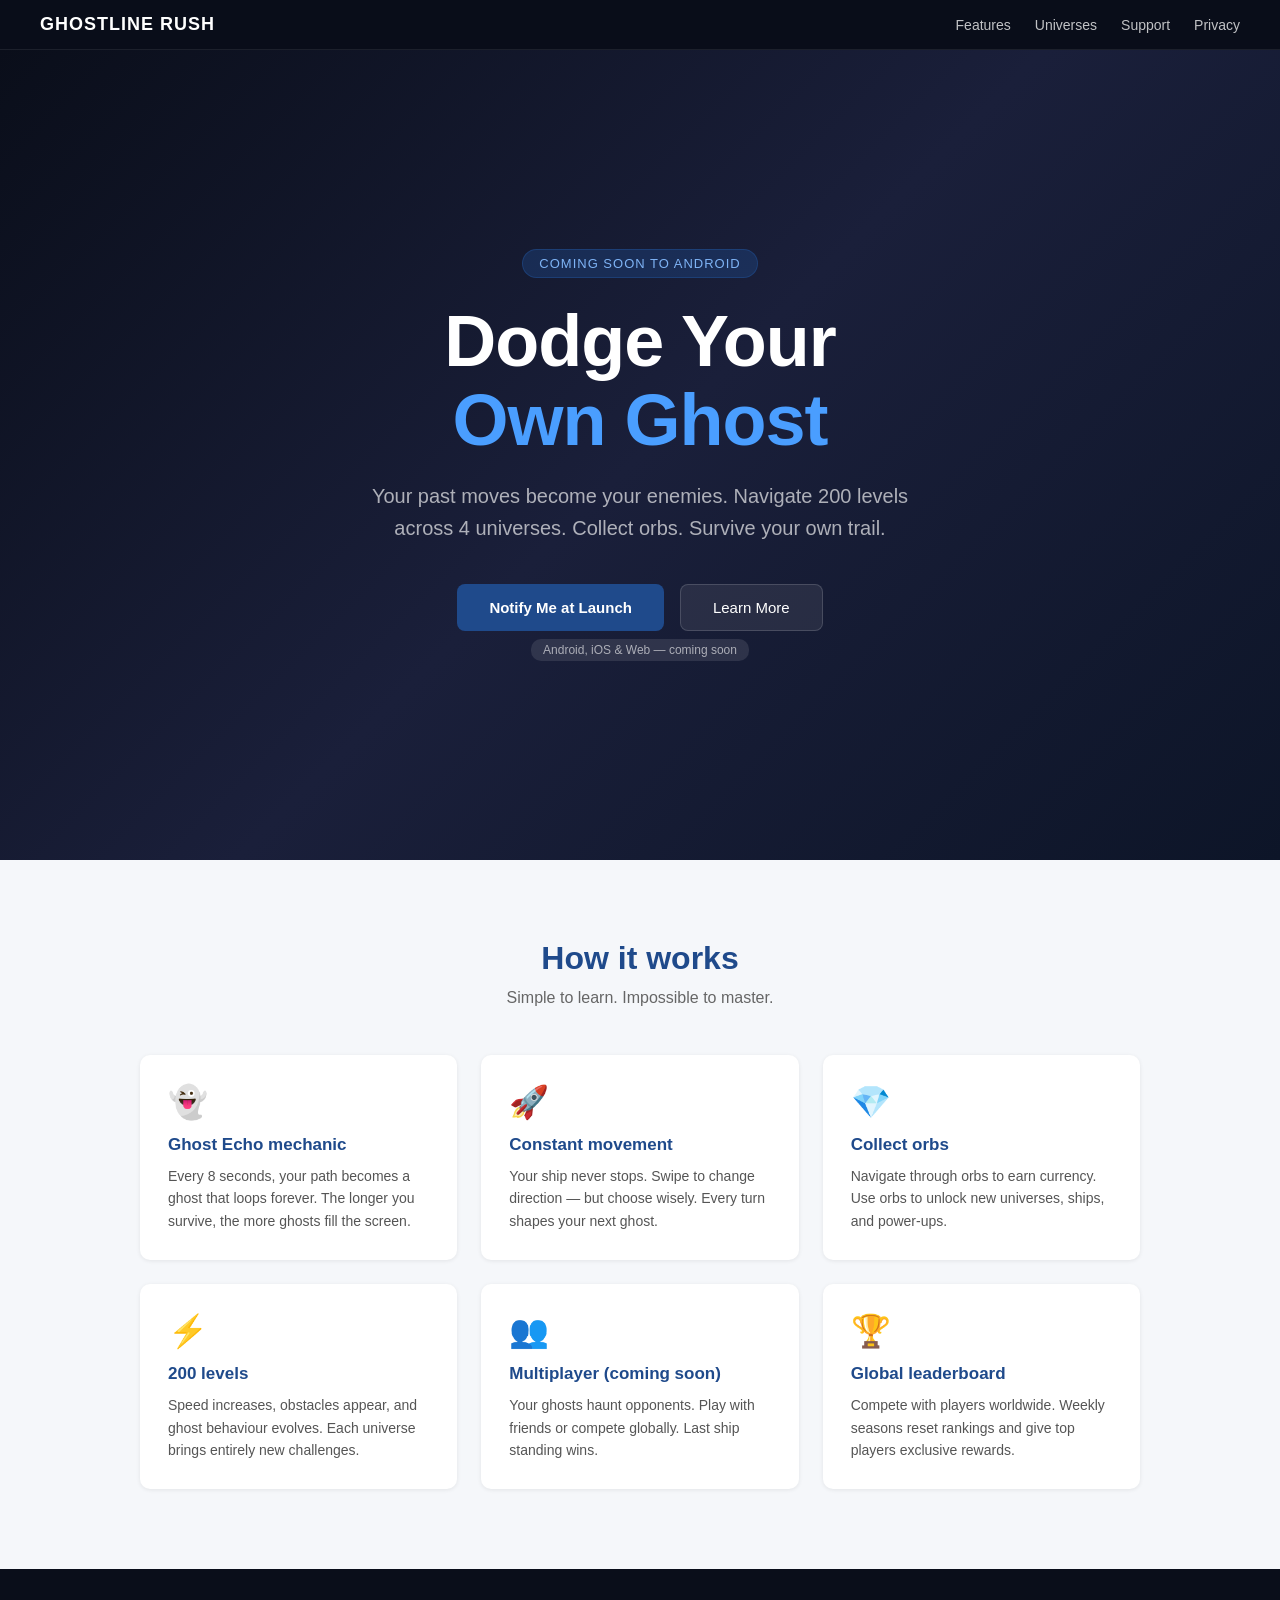
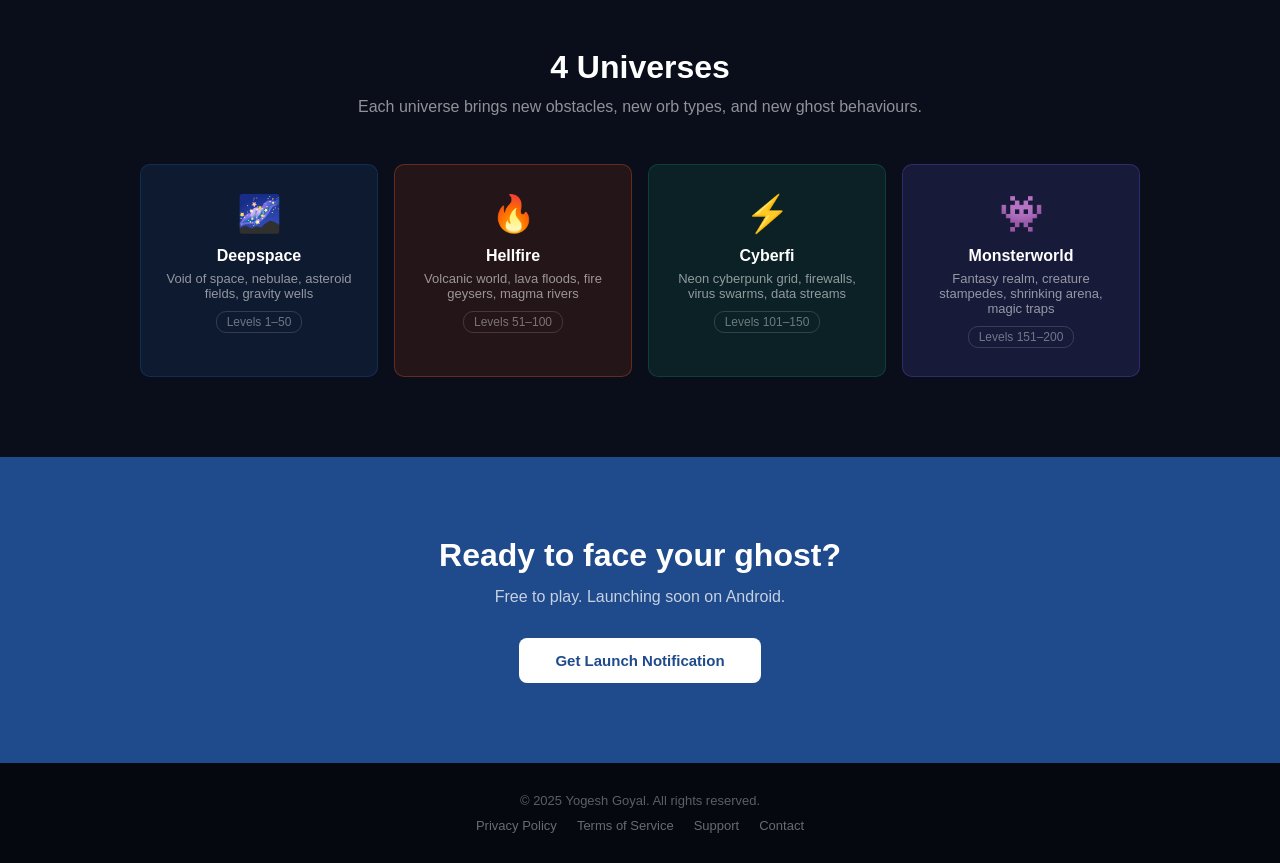
==== index.html @ acf36f97 "Add website files" ====
<!DOCTYPE html>
<html lang="en">
<head>
<meta charset="UTF-8">
<meta name="viewport" content="width=device-width, initial-scale=1.0">
<title>Ghostline Rush — Dodge Your Own Ghost</title>
<meta name="description" content="Ghostline Rush is a fast-paced 2D arcade game where your past moves become your enemies. Navigate multiple universes, collect orbs, and dodge the ghosts of your own path.">
<style>
  * { margin: 0; padding: 0; box-sizing: border-box; }
  body { font-family: Arial, sans-serif; color: #1a1a1a; background: #0a0e1a; }
  .nav { background: rgba(10,14,26,0.95); padding: 14px 40px; display: flex; justify-content: space-between; align-items: center; position: sticky; top: 0; z-index: 100; border-bottom: 1px solid rgba(255,255,255,0.08); }
  .nav .logo { color: white; font-size: 18px; font-weight: bold; letter-spacing: 1px; }
  .nav-links { display: flex; gap: 24px; }
  .nav-links a { color: rgba(255,255,255,0.75); text-decoration: none; font-size: 14px; }
  .nav-links a:hover { color: white; }
  .hero { background: linear-gradient(135deg, #0a0e1a 0%, #1a1f3a 50%, #0d1528 100%); min-height: 90vh; display: flex; flex-direction: column; align-items: center; justify-content: center; text-align: center; padding: 60px 20px; }
  .hero-tag { background: rgba(31,74,139,0.4); border: 1px solid rgba(31,74,139,0.6); color: #7eb3f5; font-size: 13px; padding: 6px 16px; border-radius: 20px; margin-bottom: 24px; letter-spacing: 1px; text-transform: uppercase; }
  .hero h1 { font-size: clamp(36px, 6vw, 72px); color: white; font-weight: 900; letter-spacing: -1px; margin-bottom: 20px; line-height: 1.1; }
  .hero h1 span { color: #4a9eff; }
  .hero p { font-size: clamp(16px, 2vw, 20px); color: rgba(255,255,255,0.65); max-width: 560px; margin-bottom: 40px; line-height: 1.6; }
  .btn-group { display: flex; gap: 16px; flex-wrap: wrap; justify-content: center; }
  .btn-primary { background: #1F4A8B; color: white; padding: 14px 32px; border-radius: 8px; text-decoration: none; font-size: 15px; font-weight: bold; display: flex; align-items: center; gap: 8px; }
  .btn-primary:hover { background: #163a6e; }
  .btn-secondary { background: rgba(255,255,255,0.08); color: white; padding: 14px 32px; border-radius: 8px; text-decoration: none; font-size: 15px; border: 1px solid rgba(255,255,255,0.15); }
  .btn-secondary:hover { background: rgba(255,255,255,0.12); }
  .features { background: #f5f7fa; padding: 80px 20px; }
  .features-inner { max-width: 1000px; margin: 0 auto; }
  .features h2 { text-align: center; font-size: 32px; color: #1F4A8B; margin-bottom: 12px; }
  .features-sub { text-align: center; color: #666; margin-bottom: 48px; font-size: 16px; }
  .features-grid { display: grid; grid-template-columns: repeat(auto-fit, minmax(280px, 1fr)); gap: 24px; }
  .feature-card { background: white; padding: 28px; border-radius: 10px; box-shadow: 0 1px 4px rgba(0,0,0,0.08); }
  .feature-icon { font-size: 32px; margin-bottom: 14px; }
  .feature-card h3 { font-size: 17px; color: #1F4A8B; margin-bottom: 10px; }
  .feature-card p { font-size: 14px; color: #555; line-height: 1.6; }
  .universes { background: #0a0e1a; padding: 80px 20px; }
  .universes-inner { max-width: 1000px; margin: 0 auto; text-align: center; }
  .universes h2 { font-size: 32px; color: white; margin-bottom: 12px; }
  .universes-sub { color: rgba(255,255,255,0.55); margin-bottom: 48px; }
  .universe-grid { display: grid; grid-template-columns: repeat(auto-fit, minmax(200px, 1fr)); gap: 16px; }
  .universe-card { padding: 28px 20px; border-radius: 10px; border: 1px solid rgba(255,255,255,0.08); }
  .universe-card.ds { background: rgba(31,74,139,0.2); border-color: rgba(31,74,139,0.4); }
  .universe-card.hf { background: rgba(139,50,20,0.2); border-color: rgba(200,80,30,0.4); }
  .universe-card.cf { background: rgba(15,110,86,0.2); border-color: rgba(15,110,86,0.4); }
  .universe-card.mw { background: rgba(83,74,183,0.2); border-color: rgba(83,74,183,0.4); }
  .universe-card .u-icon { font-size: 36px; margin-bottom: 12px; }
  .universe-card h3 { color: white; font-size: 16px; margin-bottom: 6px; }
  .universe-card p { font-size: 13px; color: rgba(255,255,255,0.55); }
  .universe-card .levels { display: inline-block; margin-top: 10px; font-size: 12px; color: rgba(255,255,255,0.4); border: 1px solid rgba(255,255,255,0.15); padding: 3px 10px; border-radius: 10px; }
  .cta { background: #1F4A8B; padding: 80px 20px; text-align: center; }
  .cta h2 { font-size: 32px; color: white; margin-bottom: 14px; }
  .cta p { color: rgba(255,255,255,0.75); margin-bottom: 32px; font-size: 16px; }
  .cta .btn-white { background: white; color: #1F4A8B; padding: 14px 36px; border-radius: 8px; text-decoration: none; font-size: 15px; font-weight: bold; display: inline-block; }
  .footer { background: #06080f; padding: 30px 20px; text-align: center; }
  .footer p { color: rgba(255,255,255,0.35); font-size: 13px; }
  .footer-links { display: flex; gap: 20px; justify-content: center; margin-top: 10px; flex-wrap: wrap; }
  .footer-links a { color: rgba(255,255,255,0.4); text-decoration: none; font-size: 13px; }
  .footer-links a:hover { color: rgba(255,255,255,0.7); }
  .coming-soon { display: inline-block; background: rgba(255,255,255,0.1); color: rgba(255,255,255,0.6); font-size: 12px; padding: 4px 12px; border-radius: 10px; margin-top: 8px; }
</style>
</head>
<body>

<nav class="nav">
  <div class="logo">GHOSTLINE RUSH</div>
  <div class="nav-links">
    <a href="#features">Features</a>
    <a href="#universes">Universes</a>
    <a href="support.html">Support</a>
    <a href="privacy-policy.html">Privacy</a>
  </div>
</nav>

<section class="hero">
  <div class="hero-tag">Coming soon to Android</div>
  <h1>Dodge Your<br><span>Own Ghost</span></h1>
  <p>Your past moves become your enemies. Navigate 200 levels across 4 universes. Collect orbs. Survive your own trail.</p>
  <div class="btn-group">
    <a href="#notify" class="btn-primary">
      Notify Me at Launch
    </a>
    <a href="support.html" class="btn-secondary">Learn More</a>
  </div>
  <div class="coming-soon">Android, iOS &amp; Web — coming soon</div>
</section>

<section class="features" id="features">
  <div class="features-inner">
    <h2>How it works</h2>
    <p class="features-sub">Simple to learn. Impossible to master.</p>
    <div class="features-grid">
      <div class="feature-card">
        <div class="feature-icon">👻</div>
        <h3>Ghost Echo mechanic</h3>
        <p>Every 8 seconds, your path becomes a ghost that loops forever. The longer you survive, the more ghosts fill the screen.</p>
      </div>
      <div class="feature-card">
        <div class="feature-icon">🚀</div>
        <h3>Constant movement</h3>
        <p>Your ship never stops. Swipe to change direction — but choose wisely. Every turn shapes your next ghost.</p>
      </div>
      <div class="feature-card">
        <div class="feature-icon">💎</div>
        <h3>Collect orbs</h3>
        <p>Navigate through orbs to earn currency. Use orbs to unlock new universes, ships, and power-ups.</p>
      </div>
      <div class="feature-card">
        <div class="feature-icon">⚡</div>
        <h3>200 levels</h3>
        <p>Speed increases, obstacles appear, and ghost behaviour evolves. Each universe brings entirely new challenges.</p>
      </div>
      <div class="feature-card">
        <div class="feature-icon">👥</div>
        <h3>Multiplayer (coming soon)</h3>
        <p>Your ghosts haunt opponents. Play with friends or compete globally. Last ship standing wins.</p>
      </div>
      <div class="feature-card">
        <div class="feature-icon">🏆</div>
        <h3>Global leaderboard</h3>
        <p>Compete with players worldwide. Weekly seasons reset rankings and give top players exclusive rewards.</p>
      </div>
    </div>
  </div>
</section>

<section class="universes" id="universes">
  <div class="universes-inner">
    <h2>4 Universes</h2>
    <p class="universes-sub">Each universe brings new obstacles, new orb types, and new ghost behaviours.</p>
    <div class="universe-grid">
      <div class="universe-card ds">
        <div class="u-icon">🌌</div>
        <h3>Deepspace</h3>
        <p>Void of space, nebulae, asteroid fields, gravity wells</p>
        <div class="levels">Levels 1–50</div>
      </div>
      <div class="universe-card hf">
        <div class="u-icon">🔥</div>
        <h3>Hellfire</h3>
        <p>Volcanic world, lava floods, fire geysers, magma rivers</p>
        <div class="levels">Levels 51–100</div>
      </div>
      <div class="universe-card cf">
        <div class="u-icon">⚡</div>
        <h3>Cyberfi</h3>
        <p>Neon cyberpunk grid, firewalls, virus swarms, data streams</p>
        <div class="levels">Levels 101–150</div>
      </div>
      <div class="universe-card mw">
        <div class="u-icon">👾</div>
        <h3>Monsterworld</h3>
        <p>Fantasy realm, creature stampedes, shrinking arena, magic traps</p>
        <div class="levels">Levels 151–200</div>
      </div>
    </div>
  </div>
</section>

<section class="cta">
  <h2>Ready to face your ghost?</h2>
  <p>Free to play. Launching soon on Android.</p>
  <a href="mailto:support@ghostlinerush.com?subject=Notify me at launch" class="btn-white">Get Launch Notification</a>
</section>

<footer class="footer">
  <p>&copy; 2025 Yogesh Goyal. All rights reserved.</p>
  <div class="footer-links">
    <a href="privacy-policy.html">Privacy Policy</a>
    <a href="terms-of-service.html">Terms of Service</a>
    <a href="support.html">Support</a>
    <a href="mailto:support@ghostlinerush.com">Contact</a>
  </div>
</footer>

</body>
</html>
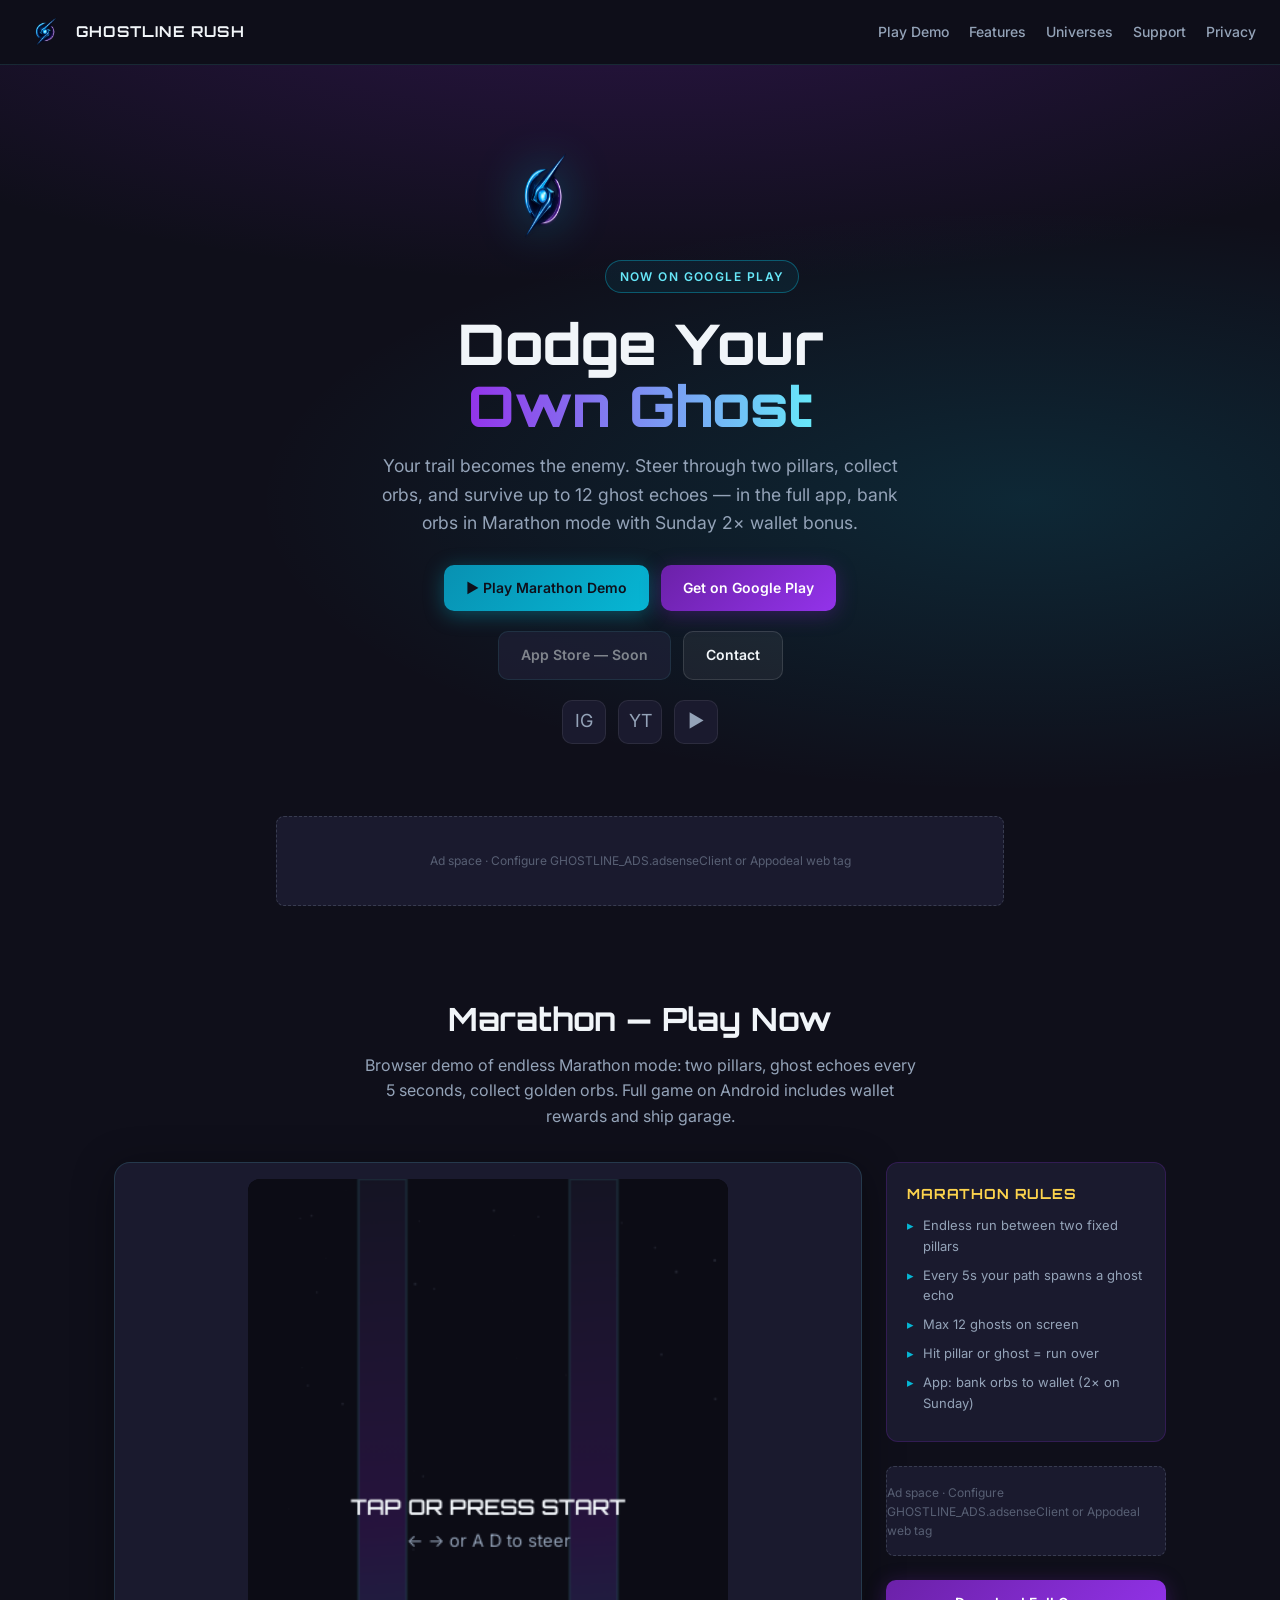
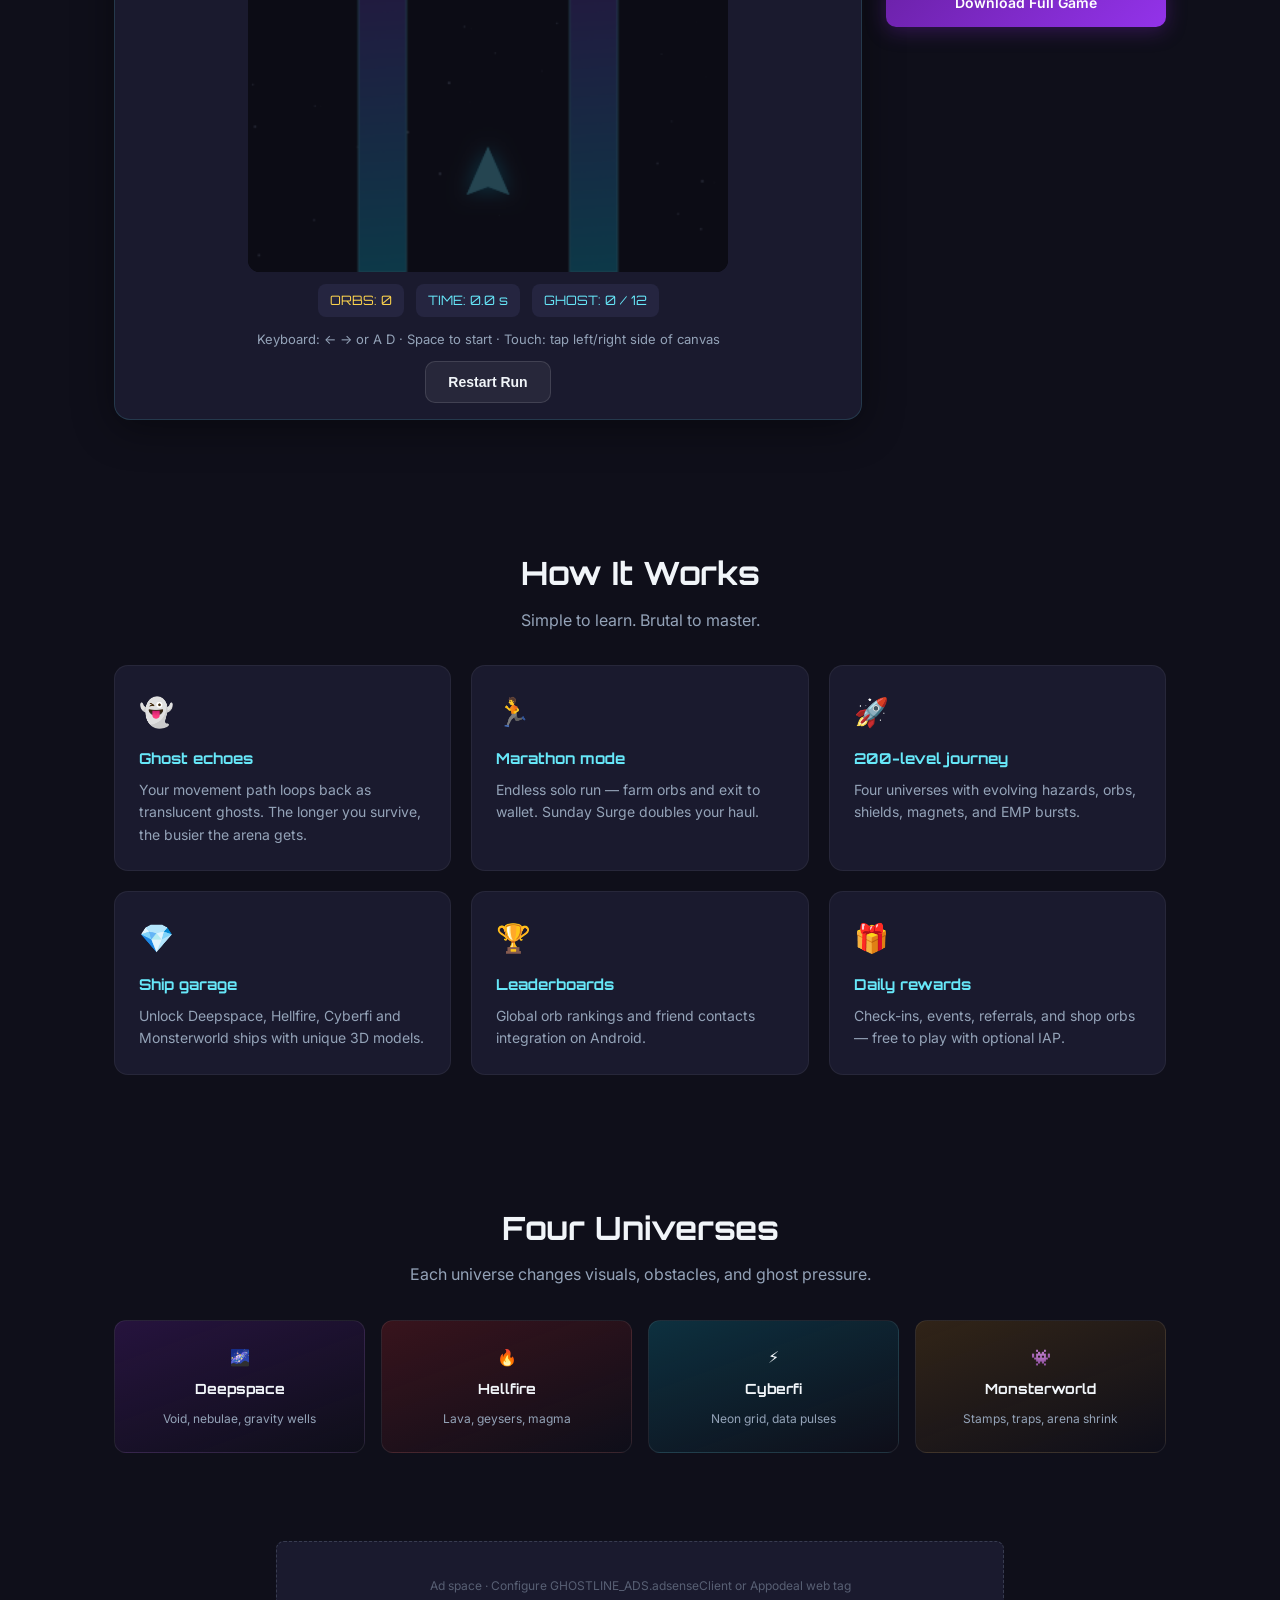
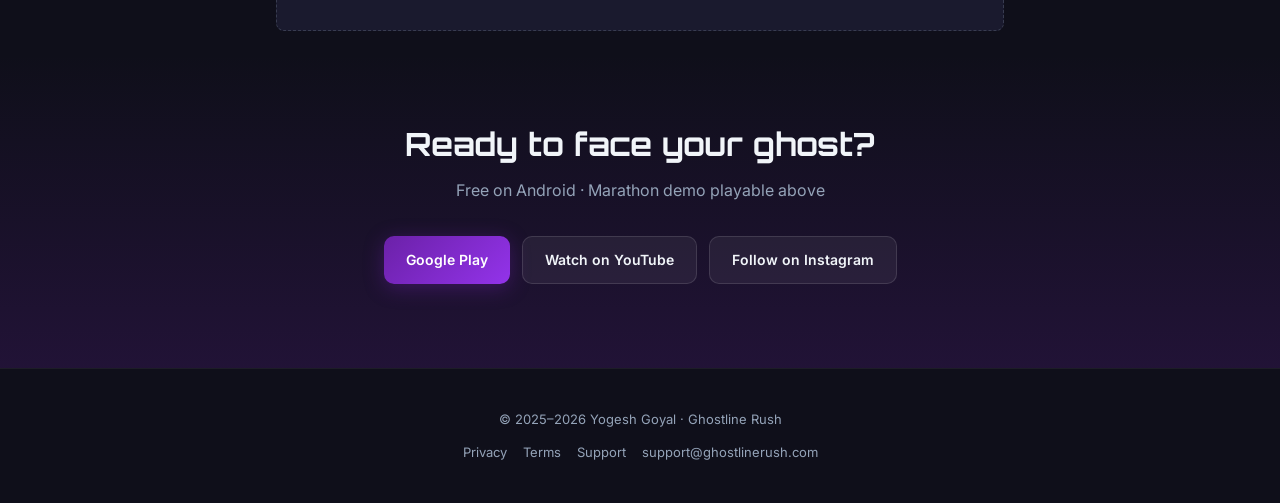
==== commit c449ba31: "Redesign site with app theme, Marathon demo, and store links Co-authored-by: Cursor <cursoragent@cur" ====
--- a/index.html
+++ b/index.html
@@ -1,68 +1,28 @@
 <!DOCTYPE html>
 <html lang="en">
 <head>
-<meta charset="UTF-8">
-<meta name="viewport" content="width=device-width, initial-scale=1.0">
-<title>Ghostline Rush — Dodge Your Own Ghost</title>
-<meta name="description" content="Ghostline Rush is a fast-paced 2D arcade game where your past moves become your enemies. Navigate multiple universes, collect orbs, and dodge the ghosts of your own path.">
-<style>
-  * { margin: 0; padding: 0; box-sizing: border-box; }
-  body { font-family: Arial, sans-serif; color: #1a1a1a; background: #0a0e1a; }
-  .nav { background: rgba(10,14,26,0.95); padding: 14px 40px; display: flex; justify-content: space-between; align-items: center; position: sticky; top: 0; z-index: 100; border-bottom: 1px solid rgba(255,255,255,0.08); }
-  .nav .logo { color: white; font-size: 18px; font-weight: bold; letter-spacing: 1px; }
-  .nav-links { display: flex; gap: 24px; }
-  .nav-links a { color: rgba(255,255,255,0.75); text-decoration: none; font-size: 14px; }
-  .nav-links a:hover { color: white; }
-  .hero { background: linear-gradient(135deg, #0a0e1a 0%, #1a1f3a 50%, #0d1528 100%); min-height: 90vh; display: flex; flex-direction: column; align-items: center; justify-content: center; text-align: center; padding: 60px 20px; }
-  .hero-tag { background: rgba(31,74,139,0.4); border: 1px solid rgba(31,74,139,0.6); color: #7eb3f5; font-size: 13px; padding: 6px 16px; border-radius: 20px; margin-bottom: 24px; letter-spacing: 1px; text-transform: uppercase; }
-  .hero h1 { font-size: clamp(36px, 6vw, 72px); color: white; font-weight: 900; letter-spacing: -1px; margin-bottom: 20px; line-height: 1.1; }
-  .hero h1 span { color: #4a9eff; }
-  .hero p { font-size: clamp(16px, 2vw, 20px); color: rgba(255,255,255,0.65); max-width: 560px; margin-bottom: 40px; line-height: 1.6; }
-  .btn-group { display: flex; gap: 16px; flex-wrap: wrap; justify-content: center; }
-  .btn-primary { background: #1F4A8B; color: white; padding: 14px 32px; border-radius: 8px; text-decoration: none; font-size: 15px; font-weight: bold; display: flex; align-items: center; gap: 8px; }
-  .btn-primary:hover { background: #163a6e; }
-  .btn-secondary { background: rgba(255,255,255,0.08); color: white; padding: 14px 32px; border-radius: 8px; text-decoration: none; font-size: 15px; border: 1px solid rgba(255,255,255,0.15); }
-  .btn-secondary:hover { background: rgba(255,255,255,0.12); }
-  .features { background: #f5f7fa; padding: 80px 20px; }
-  .features-inner { max-width: 1000px; margin: 0 auto; }
-  .features h2 { text-align: center; font-size: 32px; color: #1F4A8B; margin-bottom: 12px; }
-  .features-sub { text-align: center; color: #666; margin-bottom: 48px; font-size: 16px; }
-  .features-grid { display: grid; grid-template-columns: repeat(auto-fit, minmax(280px, 1fr)); gap: 24px; }
-  .feature-card { background: white; padding: 28px; border-radius: 10px; box-shadow: 0 1px 4px rgba(0,0,0,0.08); }
-  .feature-icon { font-size: 32px; margin-bottom: 14px; }
-  .feature-card h3 { font-size: 17px; color: #1F4A8B; margin-bottom: 10px; }
-  .feature-card p { font-size: 14px; color: #555; line-height: 1.6; }
-  .universes { background: #0a0e1a; padding: 80px 20px; }
-  .universes-inner { max-width: 1000px; margin: 0 auto; text-align: center; }
-  .universes h2 { font-size: 32px; color: white; margin-bottom: 12px; }
-  .universes-sub { color: rgba(255,255,255,0.55); margin-bottom: 48px; }
-  .universe-grid { display: grid; grid-template-columns: repeat(auto-fit, minmax(200px, 1fr)); gap: 16px; }
-  .universe-card { padding: 28px 20px; border-radius: 10px; border: 1px solid rgba(255,255,255,0.08); }
-  .universe-card.ds { background: rgba(31,74,139,0.2); border-color: rgba(31,74,139,0.4); }
-  .universe-card.hf { background: rgba(139,50,20,0.2); border-color: rgba(200,80,30,0.4); }
-  .universe-card.cf { background: rgba(15,110,86,0.2); border-color: rgba(15,110,86,0.4); }
-  .universe-card.mw { background: rgba(83,74,183,0.2); border-color: rgba(83,74,183,0.4); }
-  .universe-card .u-icon { font-size: 36px; margin-bottom: 12px; }
-  .universe-card h3 { color: white; font-size: 16px; margin-bottom: 6px; }
-  .universe-card p { font-size: 13px; color: rgba(255,255,255,0.55); }
-  .universe-card .levels { display: inline-block; margin-top: 10px; font-size: 12px; color: rgba(255,255,255,0.4); border: 1px solid rgba(255,255,255,0.15); padding: 3px 10px; border-radius: 10px; }
-  .cta { background: #1F4A8B; padding: 80px 20px; text-align: center; }
-  .cta h2 { font-size: 32px; color: white; margin-bottom: 14px; }
-  .cta p { color: rgba(255,255,255,0.75); margin-bottom: 32px; font-size: 16px; }
-  .cta .btn-white { background: white; color: #1F4A8B; padding: 14px 36px; border-radius: 8px; text-decoration: none; font-size: 15px; font-weight: bold; display: inline-block; }
-  .footer { background: #06080f; padding: 30px 20px; text-align: center; }
-  .footer p { color: rgba(255,255,255,0.35); font-size: 13px; }
-  .footer-links { display: flex; gap: 20px; justify-content: center; margin-top: 10px; flex-wrap: wrap; }
-  .footer-links a { color: rgba(255,255,255,0.4); text-decoration: none; font-size: 13px; }
-  .footer-links a:hover { color: rgba(255,255,255,0.7); }
-  .coming-soon { display: inline-block; background: rgba(255,255,255,0.1); color: rgba(255,255,255,0.6); font-size: 12px; padding: 4px 12px; border-radius: 10px; margin-top: 8px; }
-</style>
+  <meta charset="UTF-8">
+  <meta name="viewport" content="width=device-width, initial-scale=1.0">
+  <title>Ghostline Rush — Dodge Your Own Ghost</title>
+  <meta name="description" content="Ghostline Rush: endless marathon runs, ghost echoes, four universes, and orb collection. Play a free demo in your browser. Download on Google Play.">
+  <meta property="og:title" content="Ghostline Rush">
+  <meta property="og:description" content="Your past moves become your enemies. Play Marathon demo on the web.">
+  <meta property="og:image" content="https://ghostlinerush.com/assets/logo.png">
+  <link rel="icon" href="assets/logo.png" type="image/png">
+  <link rel="preconnect" href="https://fonts.googleapis.com">
+  <link rel="preconnect" href="https://fonts.gstatic.com" crossorigin>
+  <link href="https://fonts.googleapis.com/css2?family=Inter:wght@400;600;700&family=Orbitron:wght@600;800&display=swap" rel="stylesheet">
+  <link rel="stylesheet" href="css/site.css">
 </head>
 <body>
 
-<nav class="nav">
-  <div class="logo">GHOSTLINE RUSH</div>
+<nav class="site-nav">
+  <a class="brand" href="index.html">
+    <img src="assets/logo.png" width="40" height="40" alt="Ghostline Rush">
+    <span>GHOSTLINE RUSH</span>
+  </a>
   <div class="nav-links">
+    <a href="#play">Play Demo</a>
     <a href="#features">Features</a>
     <a href="#universes">Universes</a>
     <a href="support.html">Support</a>
@@ -71,105 +31,142 @@
 </nav>
 
 <section class="hero">
-  <div class="hero-tag">Coming soon to Android</div>
-  <h1>Dodge Your<br><span>Own Ghost</span></h1>
-  <p>Your past moves become your enemies. Navigate 200 levels across 4 universes. Collect orbs. Survive your own trail.</p>
-  <div class="btn-group">
-    <a href="#notify" class="btn-primary">
-      Notify Me at Launch
-    </a>
-    <a href="support.html" class="btn-secondary">Learn More</a>
-  </div>
-  <div class="coming-soon">Android, iOS &amp; Web — coming soon</div>
-</section>
-
-<section class="features" id="features">
-  <div class="features-inner">
-    <h2>How it works</h2>
-    <p class="features-sub">Simple to learn. Impossible to master.</p>
-    <div class="features-grid">
-      <div class="feature-card">
-        <div class="feature-icon">👻</div>
-        <h3>Ghost Echo mechanic</h3>
-        <p>Every 8 seconds, your path becomes a ghost that loops forever. The longer you survive, the more ghosts fill the screen.</p>
-      </div>
-      <div class="feature-card">
-        <div class="feature-icon">🚀</div>
-        <h3>Constant movement</h3>
-        <p>Your ship never stops. Swipe to change direction — but choose wisely. Every turn shapes your next ghost.</p>
-      </div>
-      <div class="feature-card">
-        <div class="feature-icon">💎</div>
-        <h3>Collect orbs</h3>
-        <p>Navigate through orbs to earn currency. Use orbs to unlock new universes, ships, and power-ups.</p>
-      </div>
-      <div class="feature-card">
-        <div class="feature-icon">⚡</div>
-        <h3>200 levels</h3>
-        <p>Speed increases, obstacles appear, and ghost behaviour evolves. Each universe brings entirely new challenges.</p>
-      </div>
-      <div class="feature-card">
-        <div class="feature-icon">👥</div>
-        <h3>Multiplayer (coming soon)</h3>
-        <p>Your ghosts haunt opponents. Play with friends or compete globally. Last ship standing wins.</p>
-      </div>
-      <div class="feature-card">
-        <div class="feature-icon">🏆</div>
-        <h3>Global leaderboard</h3>
-        <p>Compete with players worldwide. Weekly seasons reset rankings and give top players exclusive rewards.</p>
-      </div>
+  <div class="hero-inner">
+    <img class="hero-logo" src="assets/logo.png" alt="Ghostline Rush logo">
+    <div class="hero-tag">Now on Google Play</div>
+    <h1>Dodge Your<br><span class="accent">Own Ghost</span></h1>
+    <p>Your trail becomes the enemy. Steer through two pillars, collect orbs, and survive up to 12 ghost echoes — in the full app, bank orbs in Marathon mode with Sunday 2× wallet bonus.</p>
+    <div class="btn-row">
+      <a class="btn btn-cyan" href="#play">▶ Play Marathon Demo</a>
+      <a class="btn btn-primary" href="https://play.google.com/store/apps/details?id=com.yogeshgoyal.ghostlinerush" target="_blank" rel="noopener">Get on Google Play</a>
+    </div>
+    <div class="btn-row">
+      <a class="btn btn-store disabled" title="iOS coming soon">App Store — Soon</a>
+      <a class="btn btn-ghost" href="mailto:support@ghostlinerush.com">Contact</a>
+    </div>
+    <div class="social-row" aria-label="Social links">
+      <a href="https://www.instagram.com/ghostlinerush/" target="_blank" rel="noopener" title="Instagram">IG</a>
+      <a href="https://www.youtube.com/@GhostlineRush" target="_blank" rel="noopener" title="YouTube">YT</a>
+      <a href="https://play.google.com/store/apps/details?id=com.yogeshgoyal.ghostlinerush" target="_blank" rel="noopener" title="Google Play">▶</a>
     </div>
   </div>
 </section>
 
-<section class="universes" id="universes">
-  <div class="universes-inner">
-    <h2>4 Universes</h2>
-    <p class="universes-sub">Each universe brings new obstacles, new orb types, and new ghost behaviours.</p>
-    <div class="universe-grid">
-      <div class="universe-card ds">
-        <div class="u-icon">🌌</div>
-        <h3>Deepspace</h3>
-        <p>Void of space, nebulae, asteroid fields, gravity wells</p>
-        <div class="levels">Levels 1–50</div>
+<div class="ad-slot" id="ad-banner-top" data-ad-slot="top" data-ad-format="horizontal" aria-label="Advertisement"></div>
+
+<section class="section" id="play">
+  <h2 class="section-title">Marathon — Play Now</h2>
+  <p class="section-sub">Browser demo of endless Marathon mode: two pillars, ghost echoes every 5 seconds, collect golden orbs. Full game on Android includes wallet rewards and ship garage.</p>
+
+  <div class="play-wrap">
+    <div class="game-panel">
+      <canvas id="marathon-canvas" width="360" height="520" aria-label="Marathon game canvas"></canvas>
+      <div class="game-hud">
+        <span id="hud-orbs" class="gold">ORBS: 0</span>
+        <span id="hud-time">TIME: 0.0 s</span>
+        <span id="hud-ghosts">GHOST: 0 / 12</span>
       </div>
-      <div class="universe-card hf">
-        <div class="u-icon">🔥</div>
-        <h3>Hellfire</h3>
-        <p>Volcanic world, lava floods, fire geysers, magma rivers</p>
-        <div class="levels">Levels 51–100</div>
+      <p class="game-controls">Keyboard: ← → or A D · Space to start · Touch: tap left/right side of canvas</p>
+      <button type="button" class="btn btn-ghost" id="btn-restart" style="display:block;margin:12px auto 0">Restart Run</button>
+    </div>
+    <aside class="game-sidebar">
+      <div class="tip-card">
+        <h3>MARATHON RULES</h3>
+        <ul>
+          <li>Endless run between two fixed pillars</li>
+          <li>Every 5s your path spawns a ghost echo</li>
+          <li>Max 12 ghosts on screen</li>
+          <li>Hit pillar or ghost = run over</li>
+          <li>App: bank orbs to wallet (2× on Sunday)</li>
+        </ul>
       </div>
-      <div class="universe-card cf">
-        <div class="u-icon">⚡</div>
-        <h3>Cyberfi</h3>
-        <p>Neon cyberpunk grid, firewalls, virus swarms, data streams</p>
-        <div class="levels">Levels 101–150</div>
-      </div>
-      <div class="universe-card mw">
-        <div class="u-icon">👾</div>
-        <h3>Monsterworld</h3>
-        <p>Fantasy realm, creature stampedes, shrinking arena, magic traps</p>
-        <div class="levels">Levels 151–200</div>
-      </div>
-    </div>
+      <div class="ad-slot" id="ad-sidebar" data-ad-slot="sidebar" data-ad-format="rectangle" aria-label="Advertisement"></div>
+      <a class="btn btn-primary" href="https://play.google.com/store/apps/details?id=com.yogeshgoyal.ghostlinerush" target="_blank" rel="noopener" style="width:100%;justify-content:center">Download Full Game</a>
+    </aside>
   </div>
 </section>
 
-<section class="cta">
-  <h2>Ready to face your ghost?</h2>
-  <p>Free to play. Launching soon on Android.</p>
-  <a href="mailto:support@ghostlinerush.com?subject=Notify me at launch" class="btn-white">Get Launch Notification</a>
+<section class="section" id="features">
+  <h2 class="section-title">How It Works</h2>
+  <p class="section-sub">Simple to learn. Brutal to master.</p>
+  <div class="features-grid">
+    <article class="feature-card">
+      <div class="icon">👻</div>
+      <h3>Ghost echoes</h3>
+      <p>Your movement path loops back as translucent ghosts. The longer you survive, the busier the arena gets.</p>
+    </article>
+    <article class="feature-card">
+      <div class="icon">🏃</div>
+      <h3>Marathon mode</h3>
+      <p>Endless solo run — farm orbs and exit to wallet. Sunday Surge doubles your haul.</p>
+    </article>
+    <article class="feature-card">
+      <div class="icon">🚀</div>
+      <h3>200-level journey</h3>
+      <p>Four universes with evolving hazards, orbs, shields, magnets, and EMP bursts.</p>
+    </article>
+    <article class="feature-card">
+      <div class="icon">💎</div>
+      <h3>Ship garage</h3>
+      <p>Unlock Deepspace, Hellfire, Cyberfi and Monsterworld ships with unique 3D models.</p>
+    </article>
+    <article class="feature-card">
+      <div class="icon">🏆</div>
+      <h3>Leaderboards</h3>
+      <p>Global orb rankings and friend contacts integration on Android.</p>
+    </article>
+    <article class="feature-card">
+      <div class="icon">🎁</div>
+      <h3>Daily rewards</h3>
+      <p>Check-ins, events, referrals, and shop orbs — free to play with optional IAP.</p>
+    </article>
+  </div>
 </section>
 
-<footer class="footer">
-  <p>&copy; 2025 Yogesh Goyal. All rights reserved.</p>
+<section class="section" id="universes">
+  <h2 class="section-title">Four Universes</h2>
+  <p class="section-sub">Each universe changes visuals, obstacles, and ghost pressure.</p>
+  <div class="universe-grid">
+    <div class="universe-card ds"><div>🌌</div><h3>Deepspace</h3><p>Void, nebulae, gravity wells</p></div>
+    <div class="universe-card hf"><div>🔥</div><h3>Hellfire</h3><p>Lava, geysers, magma</p></div>
+    <div class="universe-card cf"><div>⚡</div><h3>Cyberfi</h3><p>Neon grid, data pulses</p></div>
+    <div class="universe-card mw"><div>👾</div><h3>Monsterworld</h3><p>Stamps, traps, arena shrink</p></div>
+  </div>
+</section>
+
+<div class="ad-slot" id="ad-banner-bottom" data-ad-slot="bottom" data-ad-format="horizontal" aria-label="Advertisement"></div>
+
+<section class="cta-band">
+  <h2 class="section-title">Ready to face your ghost?</h2>
+  <p class="section-sub">Free on Android · Marathon demo playable above</p>
+  <div class="btn-row">
+    <a class="btn btn-primary" href="https://play.google.com/store/apps/details?id=com.yogeshgoyal.ghostlinerush" target="_blank" rel="noopener">Google Play</a>
+    <a class="btn btn-ghost" href="https://www.youtube.com/@GhostlineRush" target="_blank" rel="noopener">Watch on YouTube</a>
+    <a class="btn btn-ghost" href="https://www.instagram.com/ghostlinerush/" target="_blank" rel="noopener">Follow on Instagram</a>
+  </div>
+</section>
+
+<footer class="site-footer">
+  <p>&copy; 2025–2026 Yogesh Goyal · Ghostline Rush</p>
   <div class="footer-links">
-    <a href="privacy-policy.html">Privacy Policy</a>
-    <a href="terms-of-service.html">Terms of Service</a>
+    <a href="privacy-policy.html">Privacy</a>
+    <a href="terms-of-service.html">Terms</a>
     <a href="support.html">Support</a>
-    <a href="mailto:support@ghostlinerush.com">Contact</a>
+    <a href="mailto:support@ghostlinerush.com">support@ghostlinerush.com</a>
   </div>
 </footer>
 
+<div class="game-overlay" id="game-overlay" role="dialog" aria-modal="true">
+  <div class="overlay-card">
+    <h2 id="overlay-title">RUN ENDED</h2>
+    <p id="overlay-msg"></p>
+    <div class="ad-slot" id="ad-interstitial-slot" style="min-height:100px;margin-bottom:16px" aria-label="Advertisement"></div>
+    <button type="button" class="btn btn-cyan" id="btn-play-again">Play Again</button>
+    <a class="btn btn-primary" href="https://play.google.com/store/apps/details?id=com.yogeshgoyal.ghostlinerush" target="_blank" rel="noopener" style="margin-top:12px">Get Android App</a>
+  </div>
+</div>
+
+<script src="js/ads.js"></script>
+<script src="js/marathon.js"></script>
 </body>
 </html>
--- a/css/site.css
+++ b/css/site.css
@@ -0,0 +1,513 @@
+/* Ghostline Rush — matches in-game DesignSystem palette */
+:root {
+  --bg-deep: #0f0f1a;
+  --bg-panel: #1a1a2e;
+  --bg-elevated: #252540;
+  --purple: #6b21a8;
+  --purple-light: #9333ea;
+  --cyan: #06b6d4;
+  --cyan-light: #67e8f9;
+  --gold: #f59e0b;
+  --gold-light: #fcd34d;
+  --text: #f1f5f9;
+  --text-muted: #94a3b8;
+  --danger: #dc2626;
+  --font-display: "Orbitron", system-ui, sans-serif;
+  --font-body: "Inter", system-ui, sans-serif;
+}
+
+* { margin: 0; padding: 0; box-sizing: border-box; }
+
+html { scroll-behavior: smooth; }
+
+body {
+  font-family: var(--font-body);
+  background: var(--bg-deep);
+  color: var(--text);
+  line-height: 1.6;
+  overflow-x: hidden;
+}
+
+a { color: var(--cyan-light); text-decoration: none; }
+a:hover { text-decoration: underline; }
+
+/* ── Nav ── */
+.site-nav {
+  position: sticky;
+  top: 0;
+  z-index: 200;
+  display: flex;
+  align-items: center;
+  justify-content: space-between;
+  gap: 16px;
+  padding: 12px 24px;
+  background: rgba(15, 15, 26, 0.92);
+  backdrop-filter: blur(12px);
+  border-bottom: 1px solid rgba(103, 232, 249, 0.12);
+}
+
+.brand {
+  display: flex;
+  align-items: center;
+  gap: 12px;
+  text-decoration: none;
+  color: var(--text);
+}
+
+.brand img {
+  width: 40px;
+  height: 40px;
+  border-radius: 10px;
+  object-fit: cover;
+}
+
+.brand span {
+  font-family: var(--font-display);
+  font-weight: 700;
+  font-size: 15px;
+  letter-spacing: 0.08em;
+}
+
+.nav-links {
+  display: flex;
+  flex-wrap: wrap;
+  gap: 8px 20px;
+  align-items: center;
+}
+
+.nav-links a {
+  color: var(--text-muted);
+  font-size: 14px;
+  font-weight: 500;
+  text-decoration: none;
+}
+
+.nav-links a:hover { color: var(--cyan-light); text-decoration: none; }
+
+/* ── Hero ── */
+.hero {
+  position: relative;
+  padding: 72px 24px 48px;
+  text-align: center;
+  overflow: hidden;
+}
+
+.hero::before {
+  content: "";
+  position: absolute;
+  inset: 0;
+  background:
+    radial-gradient(ellipse 80% 50% at 50% -20%, rgba(107, 33, 168, 0.35), transparent),
+    radial-gradient(ellipse 60% 40% at 80% 60%, rgba(6, 182, 212, 0.15), transparent);
+  pointer-events: none;
+}
+
+.hero-inner { position: relative; max-width: 720px; margin: 0 auto; }
+
+.hero-logo {
+  width: 120px;
+  height: 120px;
+  margin: 0 auto 24px;
+  filter: drop-shadow(0 0 24px rgba(6, 182, 212, 0.4));
+}
+
+.hero-tag {
+  display: inline-block;
+  font-size: 12px;
+  font-weight: 600;
+  letter-spacing: 0.12em;
+  text-transform: uppercase;
+  color: var(--cyan-light);
+  border: 1px solid rgba(6, 182, 212, 0.4);
+  background: rgba(6, 182, 212, 0.08);
+  padding: 6px 14px;
+  border-radius: 999px;
+  margin-bottom: 20px;
+}
+
+.hero h1 {
+  font-family: var(--font-display);
+  font-size: clamp(2rem, 6vw, 3.5rem);
+  font-weight: 800;
+  line-height: 1.1;
+  margin-bottom: 16px;
+}
+
+.hero h1 .accent {
+  background: linear-gradient(90deg, var(--purple-light), var(--cyan-light));
+  -webkit-background-clip: text;
+  -webkit-text-fill-color: transparent;
+  background-clip: text;
+}
+
+.hero p {
+  color: var(--text-muted);
+  font-size: 1.1rem;
+  max-width: 540px;
+  margin: 0 auto 28px;
+}
+
+.btn-row {
+  display: flex;
+  flex-wrap: wrap;
+  gap: 12px;
+  justify-content: center;
+  margin-bottom: 20px;
+}
+
+.btn {
+  display: inline-flex;
+  align-items: center;
+  gap: 8px;
+  padding: 12px 22px;
+  border-radius: 10px;
+  font-weight: 600;
+  font-size: 14px;
+  text-decoration: none;
+  border: none;
+  cursor: pointer;
+  transition: transform 0.15s, box-shadow 0.15s;
+}
+
+.btn:hover { transform: translateY(-2px); text-decoration: none; }
+
+.btn-primary {
+  background: linear-gradient(135deg, var(--purple), var(--purple-light));
+  color: white;
+  box-shadow: 0 4px 20px rgba(107, 33, 168, 0.4);
+}
+
+.btn-cyan {
+  background: linear-gradient(135deg, #0891b2, var(--cyan));
+  color: #0f0f1a;
+  box-shadow: 0 4px 20px rgba(6, 182, 212, 0.35);
+}
+
+.btn-ghost {
+  background: rgba(255, 255, 255, 0.06);
+  color: var(--text);
+  border: 1px solid rgba(255, 255, 255, 0.12);
+}
+
+.btn-store {
+  background: var(--bg-elevated);
+  color: var(--text);
+  border: 1px solid rgba(103, 232, 249, 0.2);
+}
+
+.btn-store.disabled {
+  opacity: 0.5;
+  cursor: not-allowed;
+  pointer-events: none;
+}
+
+.social-row {
+  display: flex;
+  gap: 12px;
+  justify-content: center;
+  margin-top: 16px;
+}
+
+.social-row a {
+  width: 44px;
+  height: 44px;
+  display: flex;
+  align-items: center;
+  justify-content: center;
+  border-radius: 10px;
+  background: var(--bg-panel);
+  border: 1px solid rgba(255, 255, 255, 0.08);
+  color: var(--text-muted);
+  font-size: 18px;
+  text-decoration: none;
+}
+
+.social-row a:hover {
+  color: var(--cyan-light);
+  border-color: rgba(6, 182, 212, 0.4);
+}
+
+/* ── Ad slots ── */
+.ad-slot {
+  max-width: 728px;
+  margin: 24px auto;
+  min-height: 90px;
+  background: var(--bg-panel);
+  border: 1px dashed rgba(148, 163, 184, 0.25);
+  border-radius: 8px;
+  display: flex;
+  align-items: center;
+  justify-content: center;
+  color: var(--text-muted);
+  font-size: 12px;
+  overflow: hidden;
+}
+
+.ad-slot:empty::before { content: "Ad"; opacity: 0.35; }
+
+/* ── Play section ── */
+.section {
+  padding: 64px 24px;
+  max-width: 1100px;
+  margin: 0 auto;
+}
+
+.section-title {
+  font-family: var(--font-display);
+  font-size: clamp(1.5rem, 4vw, 2rem);
+  text-align: center;
+  margin-bottom: 8px;
+}
+
+.section-sub {
+  text-align: center;
+  color: var(--text-muted);
+  margin-bottom: 32px;
+  max-width: 560px;
+  margin-left: auto;
+  margin-right: auto;
+}
+
+.play-wrap {
+  display: grid;
+  grid-template-columns: 1fr;
+  gap: 24px;
+  align-items: start;
+}
+
+@media (min-width: 900px) {
+  .play-wrap { grid-template-columns: 1fr 280px; }
+}
+
+.game-panel {
+  background: var(--bg-panel);
+  border: 1px solid rgba(103, 232, 249, 0.15);
+  border-radius: 16px;
+  padding: 16px;
+  box-shadow: 0 8px 40px rgba(0, 0, 0, 0.4);
+}
+
+#marathon-canvas {
+  display: block;
+  width: 100%;
+  max-width: 480px;
+  margin: 0 auto;
+  border-radius: 12px;
+  background: #050508;
+  touch-action: none;
+}
+
+.game-hud {
+  display: flex;
+  flex-wrap: wrap;
+  gap: 12px;
+  justify-content: center;
+  margin-top: 12px;
+  font-family: var(--font-display);
+  font-size: 13px;
+}
+
+.game-hud span {
+  padding: 6px 12px;
+  background: var(--bg-elevated);
+  border-radius: 8px;
+  color: var(--cyan-light);
+}
+
+.game-hud span.gold { color: var(--gold-light); }
+
+.game-controls {
+  text-align: center;
+  margin-top: 12px;
+  font-size: 13px;
+  color: var(--text-muted);
+}
+
+.game-sidebar .tip-card {
+  background: var(--bg-panel);
+  border: 1px solid rgba(107, 33, 168, 0.3);
+  border-radius: 12px;
+  padding: 20px;
+  margin-bottom: 16px;
+}
+
+.game-sidebar h3 {
+  font-family: var(--font-display);
+  font-size: 14px;
+  color: var(--gold-light);
+  margin-bottom: 10px;
+  letter-spacing: 0.06em;
+}
+
+.game-sidebar ul {
+  list-style: none;
+  font-size: 13px;
+  color: var(--text-muted);
+}
+
+.game-sidebar li {
+  margin-bottom: 8px;
+  padding-left: 16px;
+  position: relative;
+}
+
+.game-sidebar li::before {
+  content: "▸";
+  position: absolute;
+  left: 0;
+  color: var(--cyan);
+}
+
+/* ── Features grid ── */
+.features-grid {
+  display: grid;
+  grid-template-columns: repeat(auto-fit, minmax(260px, 1fr));
+  gap: 20px;
+}
+
+.feature-card {
+  background: var(--bg-panel);
+  border: 1px solid rgba(255, 255, 255, 0.06);
+  border-radius: 14px;
+  padding: 24px;
+  transition: border-color 0.2s;
+}
+
+.feature-card:hover {
+  border-color: rgba(147, 51, 234, 0.4);
+}
+
+.feature-card .icon { font-size: 28px; margin-bottom: 12px; }
+
+.feature-card h3 {
+  font-family: var(--font-display);
+  font-size: 15px;
+  margin-bottom: 8px;
+  color: var(--cyan-light);
+}
+
+.feature-card p { font-size: 14px; color: var(--text-muted); }
+
+.universe-grid {
+  display: grid;
+  grid-template-columns: repeat(auto-fit, minmax(200px, 1fr));
+  gap: 16px;
+}
+
+.universe-card {
+  padding: 24px 16px;
+  border-radius: 12px;
+  text-align: center;
+  border: 1px solid rgba(255, 255, 255, 0.08);
+}
+
+.universe-card.ds { background: linear-gradient(160deg, rgba(107,33,168,0.25), transparent); }
+.universe-card.hf { background: linear-gradient(160deg, rgba(220,38,38,0.2), transparent); }
+.universe-card.cf { background: linear-gradient(160deg, rgba(6,182,212,0.2), transparent); }
+.universe-card.mw { background: linear-gradient(160deg, rgba(245,158,11,0.15), transparent); }
+
+.universe-card h3 {
+  font-family: var(--font-display);
+  font-size: 14px;
+  margin: 8px 0;
+}
+
+.universe-card p { font-size: 12px; color: var(--text-muted); }
+
+/* ── CTA ── */
+.cta-band {
+  text-align: center;
+  padding: 64px 24px;
+  background: linear-gradient(180deg, transparent, rgba(107, 33, 168, 0.2));
+}
+
+/* ── Footer ── */
+.site-footer {
+  padding: 40px 24px;
+  text-align: center;
+  border-top: 1px solid rgba(255, 255, 255, 0.06);
+  color: var(--text-muted);
+  font-size: 13px;
+}
+
+.footer-links {
+  display: flex;
+  flex-wrap: wrap;
+  gap: 16px;
+  justify-content: center;
+  margin-top: 12px;
+}
+
+.footer-links a { color: var(--text-muted); text-decoration: none; }
+.footer-links a:hover { color: var(--cyan-light); }
+
+/* ── Game overlay ── */
+.game-overlay {
+  display: none;
+  position: fixed;
+  inset: 0;
+  z-index: 300;
+  background: rgba(5, 5, 12, 0.92);
+  align-items: center;
+  justify-content: center;
+  padding: 24px;
+}
+
+.game-overlay.visible { display: flex; }
+
+#ad-interstitial.visible { display: flex !important; }
+
+.overlay-card {
+  background: var(--bg-panel);
+  border: 1px solid rgba(147, 51, 234, 0.5);
+  border-radius: 16px;
+  padding: 32px;
+  max-width: 400px;
+  text-align: center;
+}
+
+.overlay-card h2 {
+  font-family: var(--font-display);
+  color: var(--gold-light);
+  margin-bottom: 12px;
+}
+
+.overlay-card p { color: var(--text-muted); margin-bottom: 20px; font-size: 14px; }
+
+/* Legal pages shared */
+.legal-header {
+  background: linear-gradient(135deg, var(--bg-panel), var(--bg-deep));
+  padding: 48px 24px;
+  text-align: center;
+  border-bottom: 1px solid rgba(103, 232, 249, 0.12);
+}
+
+.legal-header h1 { font-family: var(--font-display); font-size: 1.75rem; }
+
+.legal-container {
+  max-width: 800px;
+  margin: 32px auto 64px;
+  padding: 32px;
+  background: var(--bg-panel);
+  border-radius: 12px;
+  border: 1px solid rgba(255, 255, 255, 0.06);
+}
+
+.legal-container h2 {
+  font-family: var(--font-display);
+  font-size: 1.1rem;
+  color: var(--cyan-light);
+  margin: 28px 0 12px;
+  padding-bottom: 6px;
+  border-bottom: 1px solid rgba(6, 182, 212, 0.2);
+}
+
+.legal-container p, .legal-container li { color: var(--text-muted); margin-bottom: 12px; }
+
+.legal-container .highlight {
+  background: rgba(107, 33, 168, 0.15);
+  border-left: 3px solid var(--purple-light);
+  padding: 14px 18px;
+  border-radius: 0 8px 8px 0;
+  margin: 20px 0;
+}
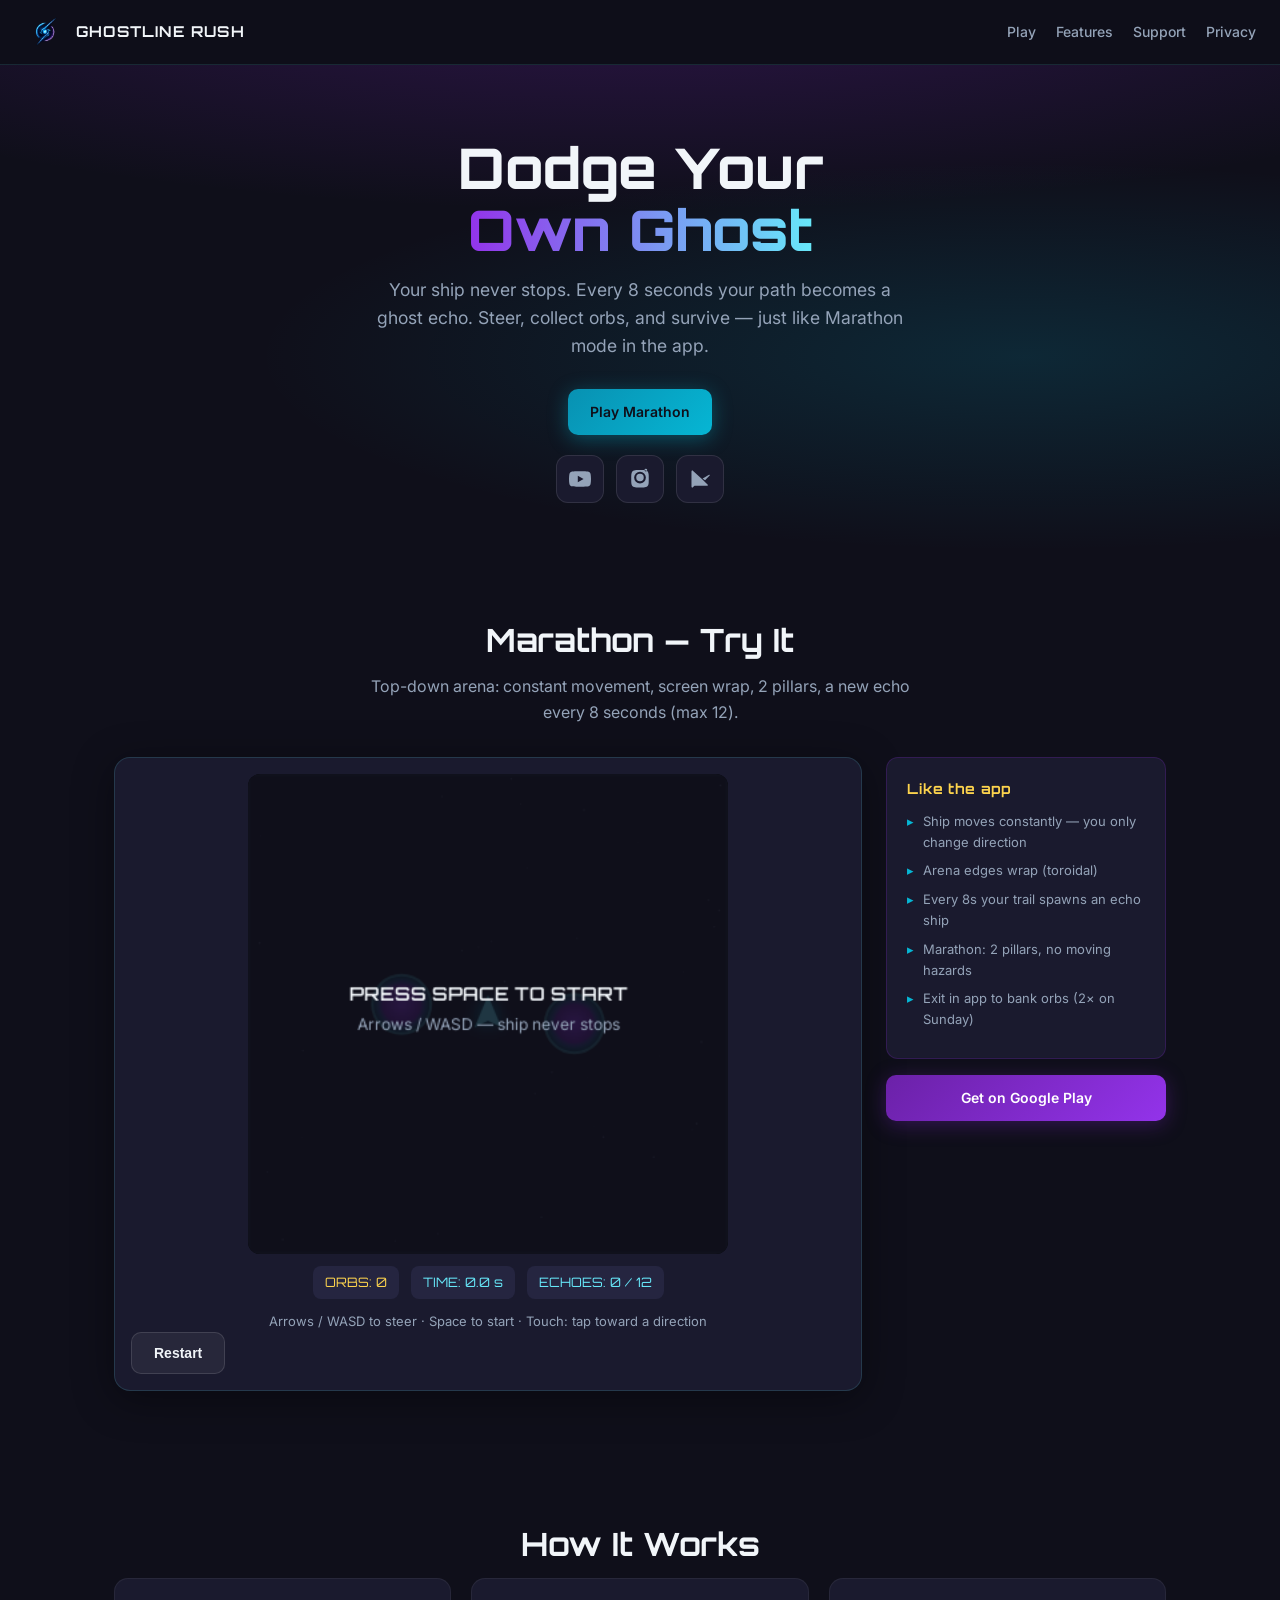
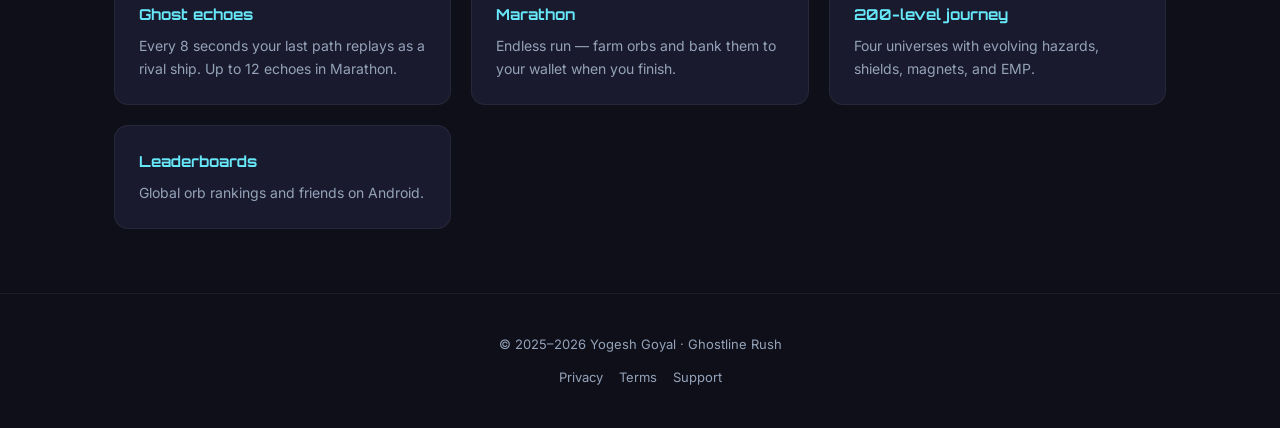
==== commit 9e59b0ef: "Hero cleanup, accurate Marathon demo, AdSense on game over only Co-authored-by: Cursor <cursoragent@" ====
--- a/index.html
+++ b/index.html
@@ -4,27 +4,27 @@
   <meta charset="UTF-8">
   <meta name="viewport" content="width=device-width, initial-scale=1.0">
   <title>Ghostline Rush — Dodge Your Own Ghost</title>
-  <meta name="description" content="Ghostline Rush: endless marathon runs, ghost echoes, four universes, and orb collection. Play a free demo in your browser. Download on Google Play.">
+  <meta name="description" content="Ghostline Rush: dodge your own ghost echoes. Play Marathon in your browser or download on Google Play.">
   <meta property="og:title" content="Ghostline Rush">
-  <meta property="og:description" content="Your past moves become your enemies. Play Marathon demo on the web.">
+  <meta property="og:description" content="Your past moves become your enemies.">
   <meta property="og:image" content="https://ghostlinerush.com/assets/logo.png">
   <link rel="icon" href="assets/logo.png" type="image/png">
   <link rel="preconnect" href="https://fonts.googleapis.com">
   <link rel="preconnect" href="https://fonts.gstatic.com" crossorigin>
   <link href="https://fonts.googleapis.com/css2?family=Inter:wght@400;600;700&family=Orbitron:wght@600;800&display=swap" rel="stylesheet">
   <link rel="stylesheet" href="css/site.css">
+  <script async src="https://pagead2.googlesyndication.com/pagead/js/adsbygoogle.js?client=ca-pub-5372990157898133" crossorigin="anonymous"></script>
 </head>
 <body>
 
 <nav class="site-nav">
   <a class="brand" href="index.html">
-    <img src="assets/logo.png" width="40" height="40" alt="Ghostline Rush">
+    <img src="assets/logo.png" width="40" height="40" alt="">
     <span>GHOSTLINE RUSH</span>
   </a>
   <div class="nav-links">
-    <a href="#play">Play Demo</a>
+    <a href="#play">Play</a>
     <a href="#features">Features</a>
-    <a href="#universes">Universes</a>
     <a href="support.html">Support</a>
     <a href="privacy-policy.html">Privacy</a>
   </div>
@@ -32,117 +32,75 @@
 
 <section class="hero">
   <div class="hero-inner">
-    <img class="hero-logo" src="assets/logo.png" alt="Ghostline Rush logo">
-    <div class="hero-tag">Now on Google Play</div>
     <h1>Dodge Your<br><span class="accent">Own Ghost</span></h1>
-    <p>Your trail becomes the enemy. Steer through two pillars, collect orbs, and survive up to 12 ghost echoes — in the full app, bank orbs in Marathon mode with Sunday 2× wallet bonus.</p>
-    <div class="btn-row">
-      <a class="btn btn-cyan" href="#play">▶ Play Marathon Demo</a>
-      <a class="btn btn-primary" href="https://play.google.com/store/apps/details?id=com.yogeshgoyal.ghostlinerush" target="_blank" rel="noopener">Get on Google Play</a>
-    </div>
-    <div class="btn-row">
-      <a class="btn btn-store disabled" title="iOS coming soon">App Store — Soon</a>
-      <a class="btn btn-ghost" href="mailto:support@ghostlinerush.com">Contact</a>
-    </div>
-    <div class="social-row" aria-label="Social links">
-      <a href="https://www.instagram.com/ghostlinerush/" target="_blank" rel="noopener" title="Instagram">IG</a>
-      <a href="https://www.youtube.com/@GhostlineRush" target="_blank" rel="noopener" title="YouTube">YT</a>
-      <a href="https://play.google.com/store/apps/details?id=com.yogeshgoyal.ghostlinerush" target="_blank" rel="noopener" title="Google Play">▶</a>
+    <p>Your ship never stops. Every 8 seconds your path becomes a ghost echo. Steer, collect orbs, and survive — just like Marathon mode in the app.</p>
+    <div class="hero-actions">
+      <a class="btn btn-cyan btn-lg" href="#play">Play Marathon</a>
+      <div class="icon-btns" aria-label="Social and store">
+        <a class="icon-btn" href="https://www.youtube.com/@GhostlineRush" target="_blank" rel="noopener" title="YouTube">
+          <svg viewBox="0 0 24 24" aria-hidden="true"><path fill="currentColor" d="M23.5 6.2a3 3 0 0 0-2.1-2.1C19.5 3.6 12 3.6 12 3.6s-7.5 0-9.4.5A3 3 0 0 0 .5 6.2 31 31 0 0 0 0 12a31 31 0 0 0 .5 5.8 3 3 0 0 0 2.1 2.1c1.9.5 9.4.5 9.4.5s7.5 0 9.4-.5a3 3 0 0 0 2.1-2.1A31 31 0 0 0 24 12a31 31 0 0 0-.5-5.8zM9.6 15.5V8.5l6.3 3.5-6.3 3.5z"/></svg>
+        </a>
+        <a class="icon-btn" href="https://www.instagram.com/ghostlinerush/" target="_blank" rel="noopener" title="Instagram">
+          <svg viewBox="0 0 24 24" aria-hidden="true"><path fill="currentColor" d="M12 2.2c2.7 0 3 .01 4 .06 1.1.05 1.8.2 2.4.4.7.2 1.2.5 1.7 1 .5.5.8 1 1 1.7.2.6.35 1.3.4 2.4.05 1.1.06 1.4.06 4s-.01 3-.06 4c-.05 1.1-.2 1.8-.4 2.4-.2.7-.5 1.2-1 1.7-.5.5-1 .8-1.7 1-.6.2-1.3.35-2.4.4-1.1.05-1.4.06-4 .06s-3-.01-4-.06c-1.1-.05-1.8-.2-2.4-.4-.7-.2-1.2-.5-1.7-1-.5-.5-.8-1-1-1.7-.2-.6-.35-1.3-.4-2.4-.05-1.1-.06-1.4-.06-4s.01-3 .06-4c.05-1.1.2-1.8.4-2.4.2-.7.5-1.2 1-1.7.5-.5 1-.8 1.7-1 .6-.2 1.3-.35 2.4-.4 1-.05 1.3-.06 4-.06zm0 1.8a6.4 6.4 0 1 0 0 12.8 6.4 6.4 0 0 0 0-12.8zm0 10.5a4.1 4.1 0 1 1 0-8.2 4.1 4.1 0 0 1 0 8.2zm6.4-10.7a1.5 1.5 0 1 0 0-3 1.5 1.5 0 0 0 0 3z"/></svg>
+        </a>
+        <a class="icon-btn" href="https://play.google.com/store/apps/details?id=com.yogeshgoyal.ghostlinerush" target="_blank" rel="noopener" title="Google Play">
+          <svg viewBox="0 0 24 24" aria-hidden="true"><path fill="currentColor" d="M3.6 2.4 14.1 12 3.6 21.6a1.5 1.5 0 0 1-.9-1.4V3.8c0-.6.4-1.1.9-1.4zm11.2 9.1 2.5-1.4 4.6-2.7c.5-.3 1.1 0 .9.6l-5.3 5.3-2.7-1.8zM14.1 12l6.4 6.4c.3.3.1.9-.4.9H5.4l8.7-7.3z"/></svg>
+        </a>
+      </div>
     </div>
   </div>
 </section>
 
-<div class="ad-slot" id="ad-banner-top" data-ad-slot="top" data-ad-format="horizontal" aria-label="Advertisement"></div>
-
 <section class="section" id="play">
-  <h2 class="section-title">Marathon — Play Now</h2>
-  <p class="section-sub">Browser demo of endless Marathon mode: two pillars, ghost echoes every 5 seconds, collect golden orbs. Full game on Android includes wallet rewards and ship garage.</p>
+  <h2 class="section-title">Marathon — Try It</h2>
+  <p class="section-sub">Top-down arena: constant movement, screen wrap, 2 pillars, a new echo every 8 seconds (max 12).</p>
 
   <div class="play-wrap">
     <div class="game-panel">
-      <canvas id="marathon-canvas" width="360" height="520" aria-label="Marathon game canvas"></canvas>
+      <canvas id="marathon-canvas" width="360" height="360" aria-label="Marathon game"></canvas>
       <div class="game-hud">
         <span id="hud-orbs" class="gold">ORBS: 0</span>
         <span id="hud-time">TIME: 0.0 s</span>
-        <span id="hud-ghosts">GHOST: 0 / 12</span>
+        <span id="hud-ghosts">ECHOES: 0 / 12</span>
       </div>
-      <p class="game-controls">Keyboard: ← → or A D · Space to start · Touch: tap left/right side of canvas</p>
-      <button type="button" class="btn btn-ghost" id="btn-restart" style="display:block;margin:12px auto 0">Restart Run</button>
+      <p class="game-controls">Arrows / WASD to steer · Space to start · Touch: tap toward a direction</p>
+      <button type="button" class="btn btn-ghost" id="btn-restart">Restart</button>
     </div>
     <aside class="game-sidebar">
       <div class="tip-card">
-        <h3>MARATHON RULES</h3>
+        <h3>Like the app</h3>
         <ul>
-          <li>Endless run between two fixed pillars</li>
-          <li>Every 5s your path spawns a ghost echo</li>
-          <li>Max 12 ghosts on screen</li>
-          <li>Hit pillar or ghost = run over</li>
-          <li>App: bank orbs to wallet (2× on Sunday)</li>
+          <li>Ship moves constantly — you only change direction</li>
+          <li>Arena edges wrap (toroidal)</li>
+          <li>Every 8s your trail spawns an echo ship</li>
+          <li>Marathon: 2 pillars, no moving hazards</li>
+          <li>Exit in app to bank orbs (2× on Sunday)</li>
         </ul>
       </div>
-      <div class="ad-slot" id="ad-sidebar" data-ad-slot="sidebar" data-ad-format="rectangle" aria-label="Advertisement"></div>
-      <a class="btn btn-primary" href="https://play.google.com/store/apps/details?id=com.yogeshgoyal.ghostlinerush" target="_blank" rel="noopener" style="width:100%;justify-content:center">Download Full Game</a>
+      <a class="btn btn-primary btn-block" href="https://play.google.com/store/apps/details?id=com.yogeshgoyal.ghostlinerush" target="_blank" rel="noopener">Get on Google Play</a>
     </aside>
   </div>
 </section>
 
 <section class="section" id="features">
   <h2 class="section-title">How It Works</h2>
-  <p class="section-sub">Simple to learn. Brutal to master.</p>
   <div class="features-grid">
     <article class="feature-card">
-      <div class="icon">👻</div>
       <h3>Ghost echoes</h3>
-      <p>Your movement path loops back as translucent ghosts. The longer you survive, the busier the arena gets.</p>
+      <p>Every 8 seconds your last path replays as a rival ship. Up to 12 echoes in Marathon.</p>
     </article>
     <article class="feature-card">
-      <div class="icon">🏃</div>
-      <h3>Marathon mode</h3>
-      <p>Endless solo run — farm orbs and exit to wallet. Sunday Surge doubles your haul.</p>
+      <h3>Marathon</h3>
+      <p>Endless run — farm orbs and bank them to your wallet when you finish.</p>
     </article>
     <article class="feature-card">
-      <div class="icon">🚀</div>
       <h3>200-level journey</h3>
-      <p>Four universes with evolving hazards, orbs, shields, magnets, and EMP bursts.</p>
+      <p>Four universes with evolving hazards, shields, magnets, and EMP.</p>
     </article>
     <article class="feature-card">
-      <div class="icon">💎</div>
-      <h3>Ship garage</h3>
-      <p>Unlock Deepspace, Hellfire, Cyberfi and Monsterworld ships with unique 3D models.</p>
+      <h3>Leaderboards</h3>
+      <p>Global orb rankings and friends on Android.</p>
     </article>
-    <article class="feature-card">
-      <div class="icon">🏆</div>
-      <h3>Leaderboards</h3>
-      <p>Global orb rankings and friend contacts integration on Android.</p>
-    </article>
-    <article class="feature-card">
-      <div class="icon">🎁</div>
-      <h3>Daily rewards</h3>
-      <p>Check-ins, events, referrals, and shop orbs — free to play with optional IAP.</p>
-    </article>
-  </div>
-</section>
-
-<section class="section" id="universes">
-  <h2 class="section-title">Four Universes</h2>
-  <p class="section-sub">Each universe changes visuals, obstacles, and ghost pressure.</p>
-  <div class="universe-grid">
-    <div class="universe-card ds"><div>🌌</div><h3>Deepspace</h3><p>Void, nebulae, gravity wells</p></div>
-    <div class="universe-card hf"><div>🔥</div><h3>Hellfire</h3><p>Lava, geysers, magma</p></div>
-    <div class="universe-card cf"><div>⚡</div><h3>Cyberfi</h3><p>Neon grid, data pulses</p></div>
-    <div class="universe-card mw"><div>👾</div><h3>Monsterworld</h3><p>Stamps, traps, arena shrink</p></div>
-  </div>
-</section>
-
-<div class="ad-slot" id="ad-banner-bottom" data-ad-slot="bottom" data-ad-format="horizontal" aria-label="Advertisement"></div>
-
-<section class="cta-band">
-  <h2 class="section-title">Ready to face your ghost?</h2>
-  <p class="section-sub">Free on Android · Marathon demo playable above</p>
-  <div class="btn-row">
-    <a class="btn btn-primary" href="https://play.google.com/store/apps/details?id=com.yogeshgoyal.ghostlinerush" target="_blank" rel="noopener">Google Play</a>
-    <a class="btn btn-ghost" href="https://www.youtube.com/@GhostlineRush" target="_blank" rel="noopener">Watch on YouTube</a>
-    <a class="btn btn-ghost" href="https://www.instagram.com/ghostlinerush/" target="_blank" rel="noopener">Follow on Instagram</a>
   </div>
 </section>
 
@@ -152,17 +110,16 @@
     <a href="privacy-policy.html">Privacy</a>
     <a href="terms-of-service.html">Terms</a>
     <a href="support.html">Support</a>
-    <a href="mailto:support@ghostlinerush.com">support@ghostlinerush.com</a>
   </div>
 </footer>
 
-<div class="game-overlay" id="game-overlay" role="dialog" aria-modal="true">
+<div class="game-overlay" id="game-overlay" role="dialog" aria-modal="true" hidden>
   <div class="overlay-card">
-    <h2 id="overlay-title">RUN ENDED</h2>
+    <h2 id="overlay-title">Run ended</h2>
     <p id="overlay-msg"></p>
-    <div class="ad-slot" id="ad-interstitial-slot" style="min-height:100px;margin-bottom:16px" aria-label="Advertisement"></div>
-    <button type="button" class="btn btn-cyan" id="btn-play-again">Play Again</button>
-    <a class="btn btn-primary" href="https://play.google.com/store/apps/details?id=com.yogeshgoyal.ghostlinerush" target="_blank" rel="noopener" style="margin-top:12px">Get Android App</a>
+    <div id="ad-game-over" class="ad-game-over" aria-label="Advertisement"></div>
+    <button type="button" class="btn btn-cyan" id="btn-play-again">Play again</button>
+    <a class="btn btn-primary" href="https://play.google.com/store/apps/details?id=com.yogeshgoyal.ghostlinerush" target="_blank" rel="noopener">Get the app</a>
   </div>
 </div>
 
--- a/css/site.css
+++ b/css/site.css
@@ -102,28 +102,47 @@
   pointer-events: none;
 }
 
-.hero-inner { position: relative; max-width: 720px; margin: 0 auto; }
-
-.hero-logo {
-  width: 120px;
-  height: 120px;
-  margin: 0 auto 24px;
-  filter: drop-shadow(0 0 24px rgba(6, 182, 212, 0.4));
-}
-
-.hero-tag {
-  display: inline-block;
-  font-size: 12px;
-  font-weight: 600;
-  letter-spacing: 0.12em;
-  text-transform: uppercase;
+.hero-inner { position: relative; max-width: 640px; margin: 0 auto; }
+
+.hero-actions {
+  display: flex;
+  flex-direction: column;
+  align-items: center;
+  gap: 20px;
+}
+
+.icon-btns {
+  display: flex;
+  gap: 12px;
+  justify-content: center;
+}
+
+.icon-btn {
+  display: flex;
+  align-items: center;
+  justify-content: center;
+  width: 48px;
+  height: 48px;
+  border-radius: 12px;
+  background: var(--bg-panel);
+  border: 1px solid rgba(255, 255, 255, 0.1);
+  color: var(--text-muted);
+  text-decoration: none;
+  transition: color 0.15s, border-color 0.15s, transform 0.15s;
+}
+
+.icon-btn svg { width: 22px; height: 22px; }
+
+.icon-btn:hover {
   color: var(--cyan-light);
-  border: 1px solid rgba(6, 182, 212, 0.4);
-  background: rgba(6, 182, 212, 0.08);
-  padding: 6px 14px;
-  border-radius: 999px;
-  margin-bottom: 20px;
-}
+  border-color: rgba(6, 182, 212, 0.45);
+  transform: translateY(-2px);
+  text-decoration: none;
+}
+
+.btn-lg { padding: 14px 32px; font-size: 15px; }
+
+.btn-block { width: 100%; justify-content: center; }
 
 .hero h1 {
   font-family: var(--font-display);
@@ -201,49 +220,12 @@
   pointer-events: none;
 }
 
-.social-row {
-  display: flex;
-  gap: 12px;
-  justify-content: center;
-  margin-top: 16px;
-}
-
-.social-row a {
-  width: 44px;
-  height: 44px;
-  display: flex;
-  align-items: center;
-  justify-content: center;
-  border-radius: 10px;
-  background: var(--bg-panel);
-  border: 1px solid rgba(255, 255, 255, 0.08);
-  color: var(--text-muted);
-  font-size: 18px;
-  text-decoration: none;
-}
-
-.social-row a:hover {
-  color: var(--cyan-light);
-  border-color: rgba(6, 182, 212, 0.4);
-}
-
-/* ── Ad slots ── */
-.ad-slot {
-  max-width: 728px;
-  margin: 24px auto;
-  min-height: 90px;
-  background: var(--bg-panel);
-  border: 1px dashed rgba(148, 163, 184, 0.25);
+.ad-game-over {
+  min-height: 100px;
+  margin: 16px 0;
+  overflow: hidden;
   border-radius: 8px;
-  display: flex;
-  align-items: center;
-  justify-content: center;
-  color: var(--text-muted);
-  font-size: 12px;
-  overflow: hidden;
-}
-
-.ad-slot:empty::before { content: "Ad"; opacity: 0.35; }
+}
 
 /* ── Play section ── */
 .section {
@@ -455,7 +437,7 @@
 
 .game-overlay.visible { display: flex; }
 
-#ad-interstitial.visible { display: flex !important; }
+.game-overlay[hidden] { display: none !important; }
 
 .overlay-card {
   background: var(--bg-panel);
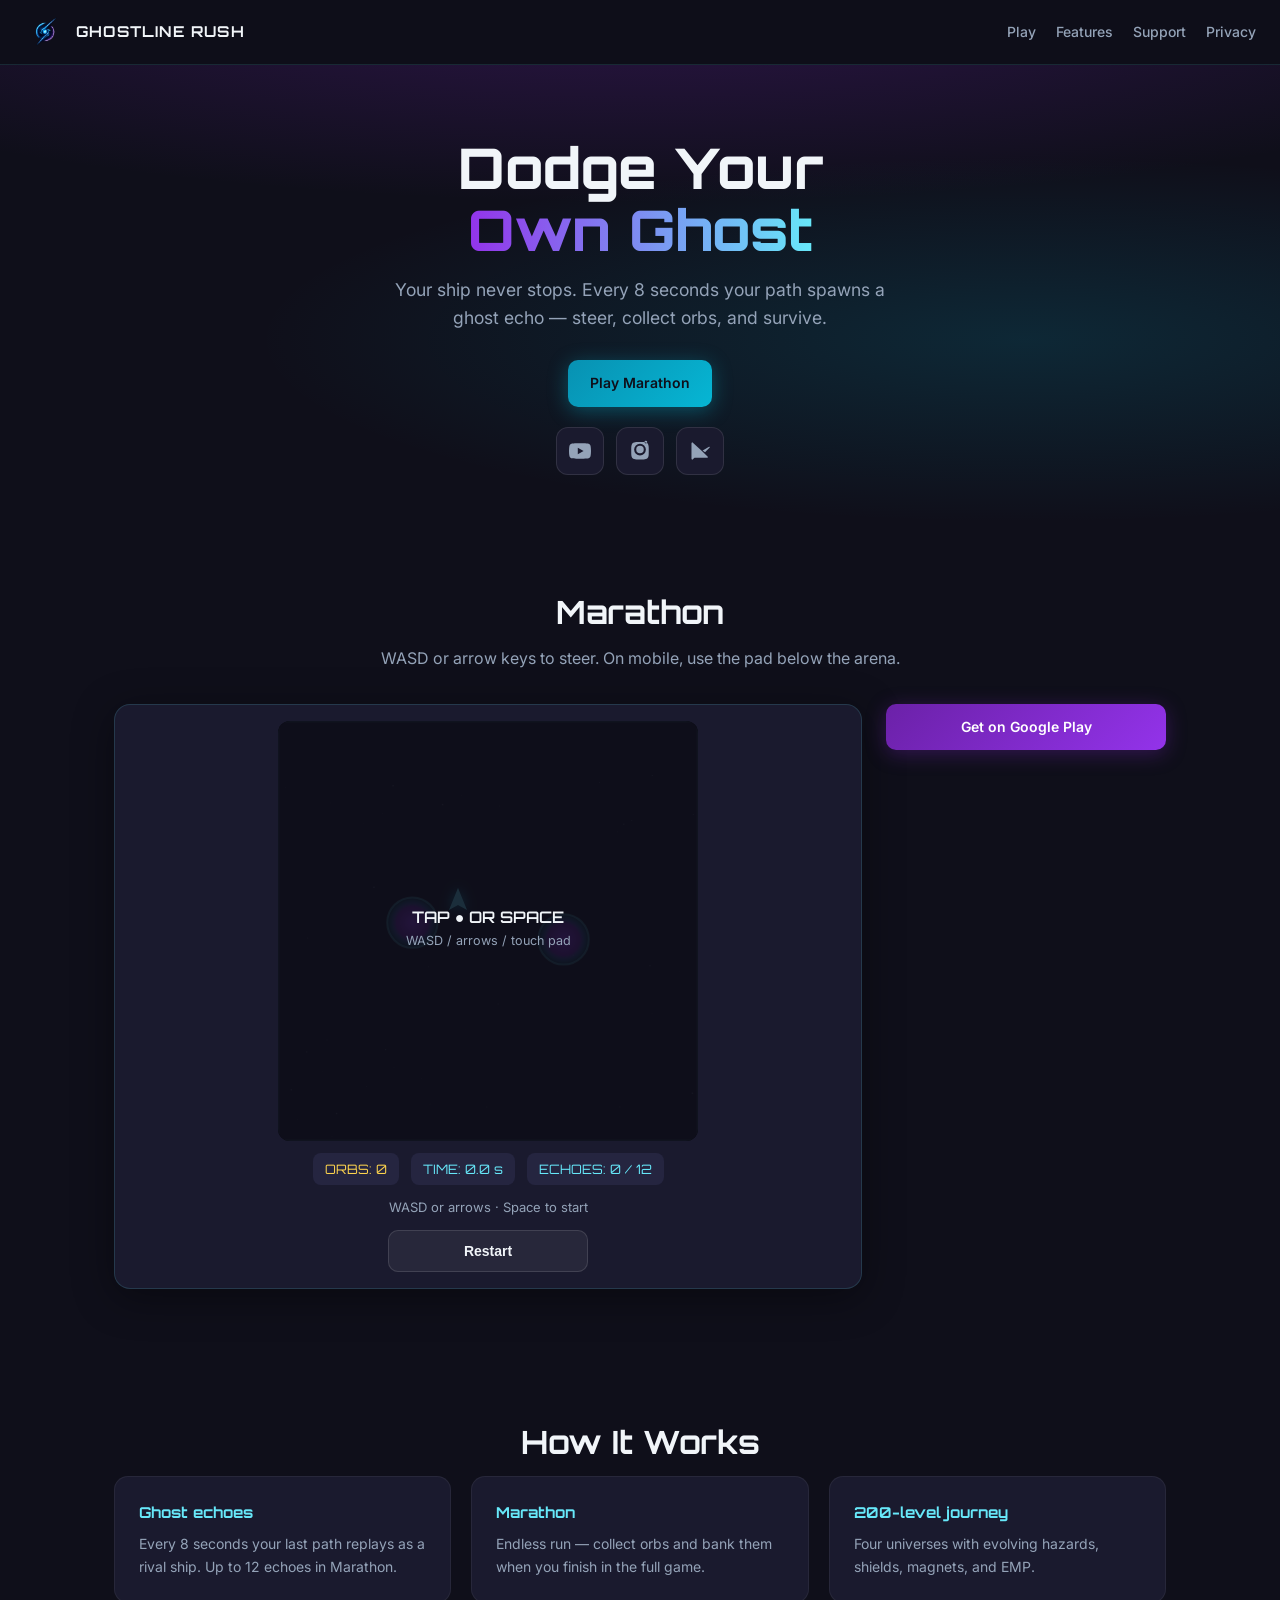
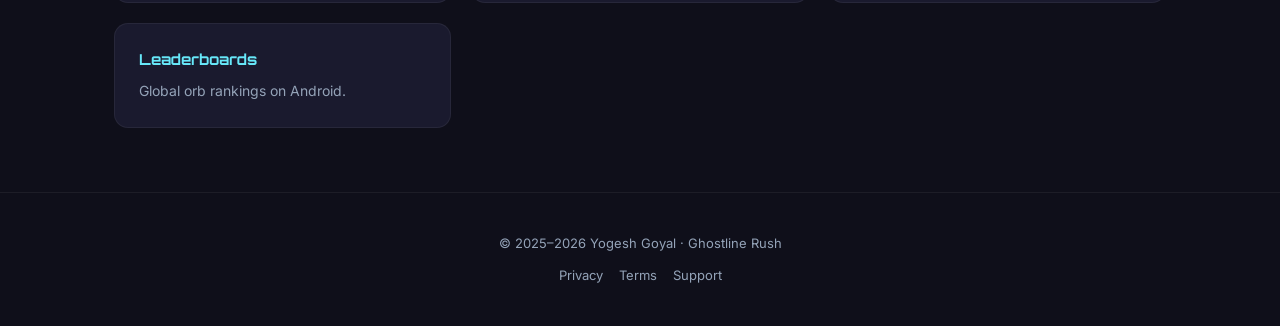
==== commit a1e30d93: "Fix mobile layout, controls, and game-over modal on web demo. Responsive nav and touch pad; WASD/arr" ====
--- a/index.html
+++ b/index.html
@@ -2,11 +2,10 @@
 <html lang="en">
 <head>
   <meta charset="UTF-8">
-  <meta name="viewport" content="width=device-width, initial-scale=1.0">
+  <meta name="viewport" content="width=device-width, initial-scale=1.0, viewport-fit=cover">
   <title>Ghostline Rush — Dodge Your Own Ghost</title>
   <meta name="description" content="Ghostline Rush: dodge your own ghost echoes. Play Marathon in your browser or download on Google Play.">
   <meta property="og:title" content="Ghostline Rush">
-  <meta property="og:description" content="Your past moves become your enemies.">
   <meta property="og:image" content="https://ghostlinerush.com/assets/logo.png">
   <link rel="icon" href="assets/logo.png" type="image/png">
   <link rel="preconnect" href="https://fonts.googleapis.com">
@@ -22,7 +21,8 @@
     <img src="assets/logo.png" width="40" height="40" alt="">
     <span>GHOSTLINE RUSH</span>
   </a>
-  <div class="nav-links">
+  <button type="button" class="nav-toggle" id="nav-toggle" aria-expanded="false" aria-label="Menu">☰</button>
+  <div class="nav-links" id="nav-links">
     <a href="#play">Play</a>
     <a href="#features">Features</a>
     <a href="support.html">Support</a>
@@ -33,7 +33,7 @@
 <section class="hero">
   <div class="hero-inner">
     <h1>Dodge Your<br><span class="accent">Own Ghost</span></h1>
-    <p>Your ship never stops. Every 8 seconds your path becomes a ghost echo. Steer, collect orbs, and survive — just like Marathon mode in the app.</p>
+    <p>Your ship never stops. Every 8 seconds your path spawns a ghost echo — steer, collect orbs, and survive.</p>
     <div class="hero-actions">
       <a class="btn btn-cyan btn-lg" href="#play">Play Marathon</a>
       <div class="icon-btns" aria-label="Social and store">
@@ -52,33 +52,32 @@
 </section>
 
 <section class="section" id="play">
-  <h2 class="section-title">Marathon — Try It</h2>
-  <p class="section-sub">Top-down arena: constant movement, screen wrap, 2 pillars, a new echo every 8 seconds (max 12).</p>
+  <h2 class="section-title">Marathon</h2>
+  <p class="section-sub">WASD or arrow keys to steer. On mobile, use the pad below the arena.</p>
 
   <div class="play-wrap">
     <div class="game-panel">
-      <canvas id="marathon-canvas" width="360" height="360" aria-label="Marathon game"></canvas>
+      <canvas id="marathon-canvas" tabindex="0" role="application" aria-label="Marathon game — use WASD or arrows"></canvas>
       <div class="game-hud">
         <span id="hud-orbs" class="gold">ORBS: 0</span>
         <span id="hud-time">TIME: 0.0 s</span>
         <span id="hud-ghosts">ECHOES: 0 / 12</span>
       </div>
-      <p class="game-controls">Arrows / WASD to steer · Space to start · Touch: tap toward a direction</p>
-      <button type="button" class="btn btn-ghost" id="btn-restart">Restart</button>
+      <div class="touch-pad" id="touch-pad" aria-label="Touch controls">
+        <button type="button" class="touch-btn" data-dir="up" aria-label="Up">▲</button>
+        <div class="touch-pad-mid">
+          <button type="button" class="touch-btn" data-dir="left" aria-label="Left">◀</button>
+          <button type="button" class="touch-btn touch-btn-center" data-dir="none" aria-label="Start">●</button>
+          <button type="button" class="touch-btn" data-dir="right" aria-label="Right">▶</button>
+        </div>
+        <button type="button" class="touch-btn" data-dir="down" aria-label="Down">▼</button>
+      </div>
+      <p class="game-controls game-controls-desktop">WASD or arrows · Space to start</p>
+      <button type="button" class="btn btn-ghost btn-restart-inline" id="btn-restart">Restart</button>
     </div>
-    <aside class="game-sidebar">
-      <div class="tip-card">
-        <h3>Like the app</h3>
-        <ul>
-          <li>Ship moves constantly — you only change direction</li>
-          <li>Arena edges wrap (toroidal)</li>
-          <li>Every 8s your trail spawns an echo ship</li>
-          <li>Marathon: 2 pillars, no moving hazards</li>
-          <li>Exit in app to bank orbs (2× on Sunday)</li>
-        </ul>
-      </div>
+    <div class="play-aside">
       <a class="btn btn-primary btn-block" href="https://play.google.com/store/apps/details?id=com.yogeshgoyal.ghostlinerush" target="_blank" rel="noopener">Get on Google Play</a>
-    </aside>
+    </div>
   </div>
 </section>
 
@@ -91,7 +90,7 @@
     </article>
     <article class="feature-card">
       <h3>Marathon</h3>
-      <p>Endless run — farm orbs and bank them to your wallet when you finish.</p>
+      <p>Endless run — collect orbs and bank them when you finish in the full game.</p>
     </article>
     <article class="feature-card">
       <h3>200-level journey</h3>
@@ -99,7 +98,7 @@
     </article>
     <article class="feature-card">
       <h3>Leaderboards</h3>
-      <p>Global orb rankings and friends on Android.</p>
+      <p>Global orb rankings on Android.</p>
     </article>
   </div>
 </section>
@@ -115,15 +114,26 @@
 
 <div class="game-overlay" id="game-overlay" role="dialog" aria-modal="true" hidden>
   <div class="overlay-card">
+    <button type="button" class="overlay-close" id="btn-close-overlay" aria-label="Close">×</button>
     <h2 id="overlay-title">Run ended</h2>
     <p id="overlay-msg"></p>
     <div id="ad-game-over" class="ad-game-over" aria-label="Advertisement"></div>
-    <button type="button" class="btn btn-cyan" id="btn-play-again">Play again</button>
-    <a class="btn btn-primary" href="https://play.google.com/store/apps/details?id=com.yogeshgoyal.ghostlinerush" target="_blank" rel="noopener">Get the app</a>
+    <div class="overlay-actions">
+      <button type="button" class="btn btn-cyan" id="btn-play-again">Play again</button>
+      <button type="button" class="btn btn-ghost" id="btn-close-bottom">Close</button>
+      <a class="btn btn-primary" href="https://play.google.com/store/apps/details?id=com.yogeshgoyal.ghostlinerush" target="_blank" rel="noopener">Get the app</a>
+    </div>
   </div>
 </div>
 
 <script src="js/ads.js"></script>
 <script src="js/marathon.js"></script>
+<script>
+  document.getElementById('nav-toggle')?.addEventListener('click', function () {
+    var links = document.getElementById('nav-links');
+    var open = links.classList.toggle('open');
+    this.setAttribute('aria-expanded', open ? 'true' : 'false');
+  });
+</script>
 </body>
 </html>
--- a/css/site.css
+++ b/css/site.css
@@ -84,6 +84,39 @@
 
 .nav-links a:hover { color: var(--cyan-light); text-decoration: none; }
 
+.nav-toggle {
+  display: none;
+  background: var(--bg-panel);
+  border: 1px solid rgba(255, 255, 255, 0.12);
+  color: var(--text);
+  font-size: 22px;
+  width: 44px;
+  height: 44px;
+  border-radius: 10px;
+  cursor: pointer;
+  line-height: 1;
+}
+
+@media (max-width: 720px) {
+  .site-nav { padding: 10px 16px; }
+  .brand span { font-size: 12px; letter-spacing: 0.04em; }
+  .nav-toggle { display: block; }
+  .nav-links {
+    display: none;
+    position: absolute;
+    top: 100%;
+    left: 0;
+    right: 0;
+    flex-direction: column;
+    align-items: stretch;
+    padding: 12px 16px 16px;
+    background: rgba(15, 15, 26, 0.98);
+    border-bottom: 1px solid rgba(103, 232, 249, 0.12);
+  }
+  .nav-links.open { display: flex; }
+  .nav-links a { padding: 10px 0; }
+}
+
 /* ── Hero ── */
 .hero {
   position: relative;
@@ -305,6 +338,81 @@
   color: var(--text-muted);
 }
 
+@media (max-width: 640px) {
+  .game-controls-desktop { display: none; }
+}
+
+.touch-pad {
+  display: none;
+  grid-template-columns: 1fr;
+  gap: 6px;
+  max-width: 200px;
+  margin: 14px auto 0;
+  user-select: none;
+  touch-action: none;
+}
+
+.touch-pad-mid {
+  display: grid;
+  grid-template-columns: 1fr 1fr 1fr;
+  gap: 6px;
+}
+
+.touch-btn {
+  min-height: 52px;
+  border: 1px solid rgba(103, 232, 249, 0.25);
+  border-radius: 12px;
+  background: var(--bg-elevated);
+  color: var(--cyan-light);
+  font-size: 18px;
+  cursor: pointer;
+  -webkit-tap-highlight-color: transparent;
+}
+
+.touch-btn.active,
+.touch-btn:active {
+  background: rgba(6, 182, 212, 0.25);
+  border-color: var(--cyan);
+}
+
+.touch-btn-center {
+  font-size: 22px;
+  color: var(--gold-light);
+}
+
+@media (max-width: 900px), (hover: none) {
+  .touch-pad { display: grid; }
+}
+
+.btn-restart-inline {
+  display: block;
+  margin: 12px auto 0;
+  width: 100%;
+  max-width: 200px;
+}
+
+.play-aside {
+  display: flex;
+  flex-direction: column;
+  gap: 12px;
+}
+
+@media (max-width: 899px) {
+  .play-aside { max-width: 320px; margin: 0 auto; width: 100%; }
+  .section { padding: 48px 16px; }
+  .hero { padding: 48px 16px 32px; }
+  .hero p { font-size: 1rem; }
+  .game-panel { padding: 12px; }
+  .game-hud { font-size: 11px; gap: 8px; }
+  .game-hud span { padding: 5px 8px; }
+  #marathon-canvas { max-width: 100%; }
+}
+
+#marathon-canvas:focus {
+  outline: 2px solid rgba(6, 182, 212, 0.5);
+  outline-offset: 2px;
+}
+
 .game-sidebar .tip-card {
   background: var(--bg-panel);
   border: 1px solid rgba(107, 33, 168, 0.3);
@@ -440,12 +548,47 @@
 .game-overlay[hidden] { display: none !important; }
 
 .overlay-card {
+  position: relative;
   background: var(--bg-panel);
   border: 1px solid rgba(147, 51, 234, 0.5);
   border-radius: 16px;
-  padding: 32px;
-  max-width: 400px;
-  text-align: center;
+  padding: 32px 24px 24px;
+  max-width: min(400px, calc(100vw - 32px));
+  width: 100%;
+  text-align: center;
+  max-height: calc(100vh - 48px);
+  overflow-y: auto;
+}
+
+.overlay-close {
+  position: absolute;
+  top: 8px;
+  right: 12px;
+  width: 40px;
+  height: 40px;
+  border: none;
+  border-radius: 10px;
+  background: transparent;
+  color: var(--text-muted);
+  font-size: 28px;
+  line-height: 1;
+  cursor: pointer;
+}
+
+.overlay-close:hover {
+  color: var(--text);
+  background: rgba(255, 255, 255, 0.06);
+}
+
+.overlay-actions {
+  display: flex;
+  flex-direction: column;
+  gap: 10px;
+}
+
+.overlay-actions .btn {
+  width: 100%;
+  justify-content: center;
 }
 
 .overlay-card h2 {
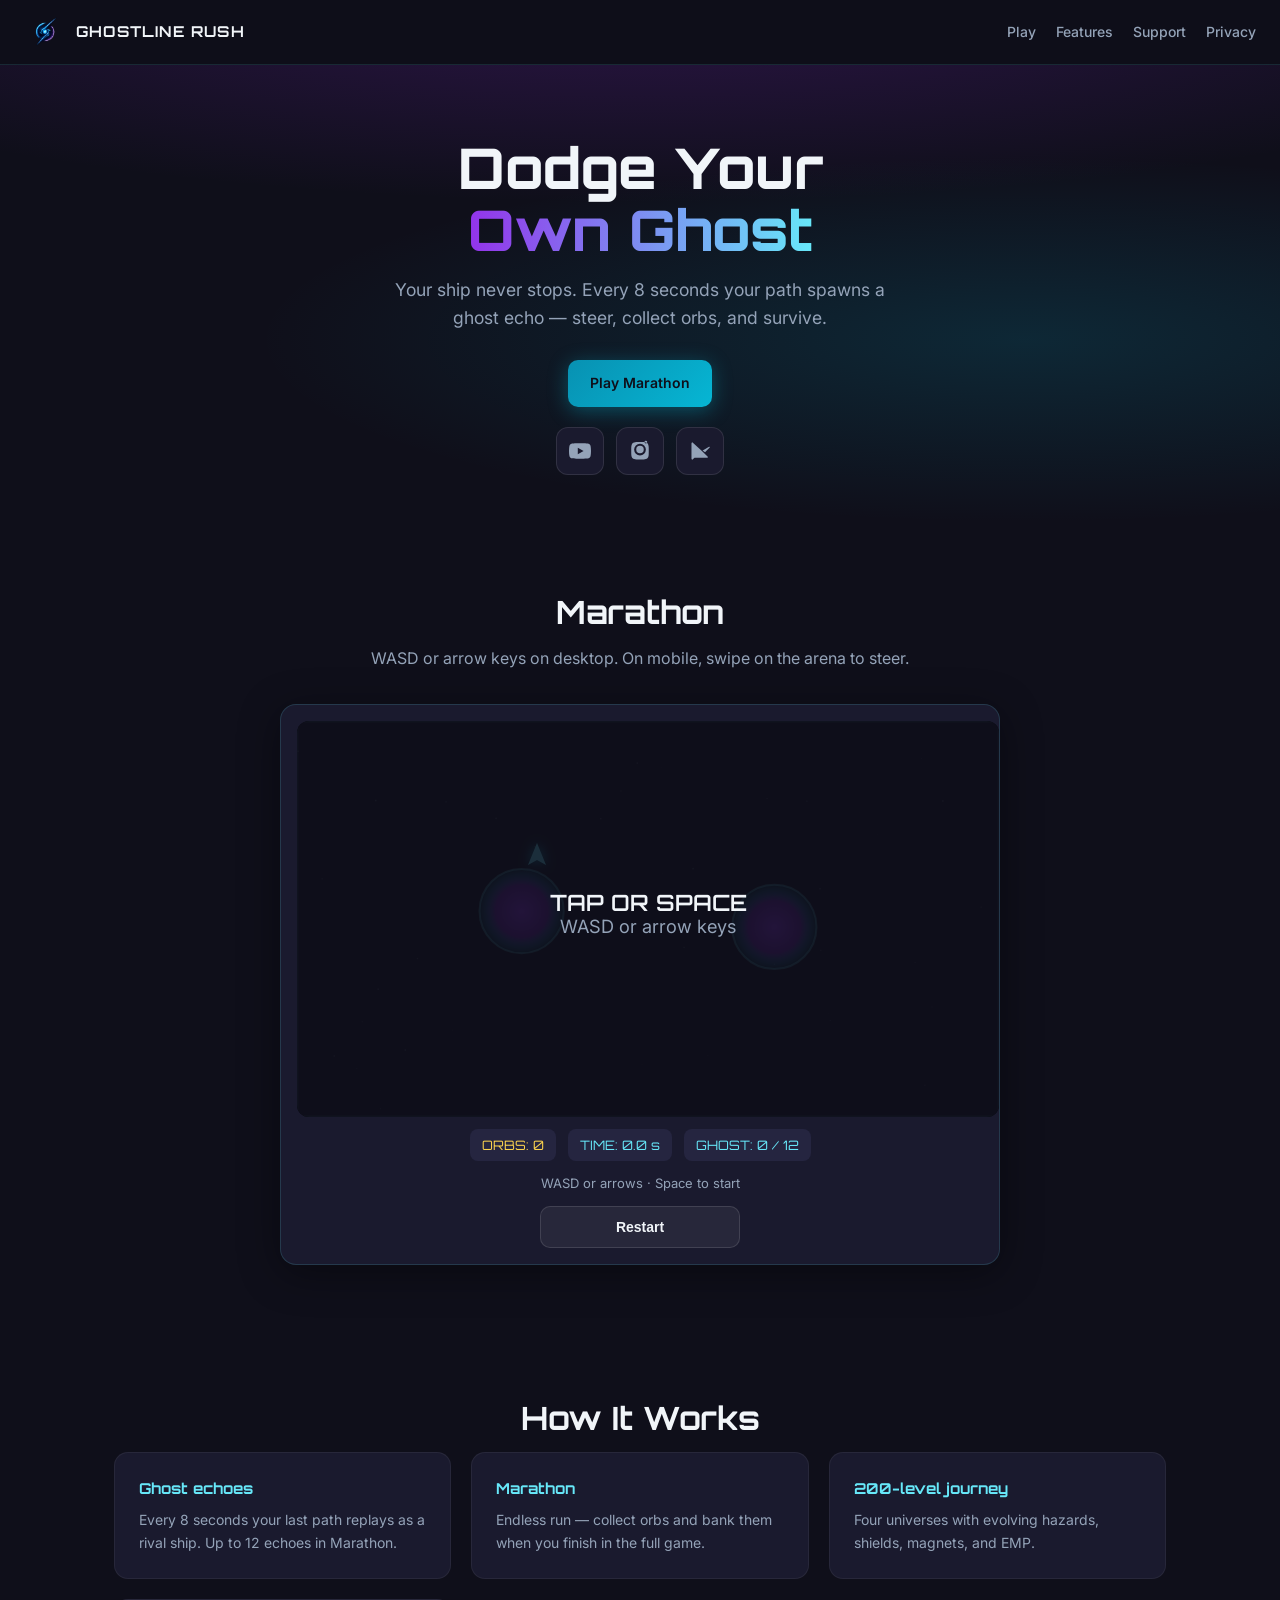
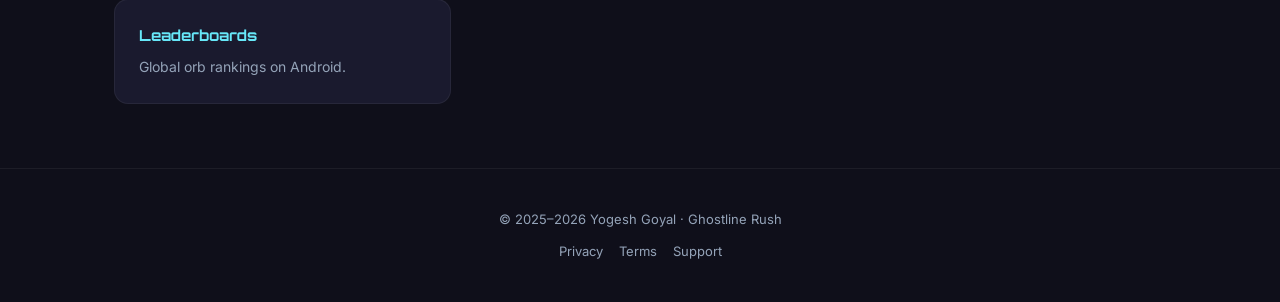
==== commit 870519a1: "Match app Marathon on web: swipe mobile, one orb, larger arena. Remove touch keypad and sidebar Play" ====
--- a/index.html
+++ b/index.html
@@ -53,30 +53,18 @@
 
 <section class="section" id="play">
   <h2 class="section-title">Marathon</h2>
-  <p class="section-sub">WASD or arrow keys to steer. On mobile, use the pad below the arena.</p>
+  <p class="section-sub">WASD or arrow keys on desktop. On mobile, swipe on the arena to steer.</p>
 
   <div class="play-wrap">
     <div class="game-panel">
-      <canvas id="marathon-canvas" tabindex="0" role="application" aria-label="Marathon game — use WASD or arrows"></canvas>
+      <canvas id="marathon-canvas" tabindex="0" role="application" aria-label="Marathon — WASD or arrows on desktop, swipe on mobile"></canvas>
       <div class="game-hud">
         <span id="hud-orbs" class="gold">ORBS: 0</span>
         <span id="hud-time">TIME: 0.0 s</span>
-        <span id="hud-ghosts">ECHOES: 0 / 12</span>
-      </div>
-      <div class="touch-pad" id="touch-pad" aria-label="Touch controls">
-        <button type="button" class="touch-btn" data-dir="up" aria-label="Up">▲</button>
-        <div class="touch-pad-mid">
-          <button type="button" class="touch-btn" data-dir="left" aria-label="Left">◀</button>
-          <button type="button" class="touch-btn touch-btn-center" data-dir="none" aria-label="Start">●</button>
-          <button type="button" class="touch-btn" data-dir="right" aria-label="Right">▶</button>
-        </div>
-        <button type="button" class="touch-btn" data-dir="down" aria-label="Down">▼</button>
+        <span id="hud-ghosts">GHOST: 0 / 12</span>
       </div>
       <p class="game-controls game-controls-desktop">WASD or arrows · Space to start</p>
       <button type="button" class="btn btn-ghost btn-restart-inline" id="btn-restart">Restart</button>
-    </div>
-    <div class="play-aside">
-      <a class="btn btn-primary btn-block" href="https://play.google.com/store/apps/details?id=com.yogeshgoyal.ghostlinerush" target="_blank" rel="noopener">Get on Google Play</a>
     </div>
   </div>
 </section>
@@ -120,7 +108,6 @@
     <div id="ad-game-over" class="ad-game-over" aria-label="Advertisement"></div>
     <div class="overlay-actions">
       <button type="button" class="btn btn-cyan" id="btn-play-again">Play again</button>
-      <button type="button" class="btn btn-ghost" id="btn-close-bottom">Close</button>
       <a class="btn btn-primary" href="https://play.google.com/store/apps/details?id=com.yogeshgoyal.ghostlinerush" target="_blank" rel="noopener">Get the app</a>
     </div>
   </div>
--- a/css/site.css
+++ b/css/site.css
@@ -284,14 +284,8 @@
 }
 
 .play-wrap {
-  display: grid;
-  grid-template-columns: 1fr;
-  gap: 24px;
-  align-items: start;
-}
-
-@media (min-width: 900px) {
-  .play-wrap { grid-template-columns: 1fr 280px; }
+  max-width: 720px;
+  margin: 0 auto;
 }
 
 .game-panel {
@@ -305,11 +299,12 @@
 #marathon-canvas {
   display: block;
   width: 100%;
-  max-width: 480px;
+  max-width: 720px;
   margin: 0 auto;
   border-radius: 12px;
   background: #050508;
   touch-action: none;
+  cursor: crosshair;
 }
 
 .game-hud {
@@ -342,48 +337,6 @@
   .game-controls-desktop { display: none; }
 }
 
-.touch-pad {
-  display: none;
-  grid-template-columns: 1fr;
-  gap: 6px;
-  max-width: 200px;
-  margin: 14px auto 0;
-  user-select: none;
-  touch-action: none;
-}
-
-.touch-pad-mid {
-  display: grid;
-  grid-template-columns: 1fr 1fr 1fr;
-  gap: 6px;
-}
-
-.touch-btn {
-  min-height: 52px;
-  border: 1px solid rgba(103, 232, 249, 0.25);
-  border-radius: 12px;
-  background: var(--bg-elevated);
-  color: var(--cyan-light);
-  font-size: 18px;
-  cursor: pointer;
-  -webkit-tap-highlight-color: transparent;
-}
-
-.touch-btn.active,
-.touch-btn:active {
-  background: rgba(6, 182, 212, 0.25);
-  border-color: var(--cyan);
-}
-
-.touch-btn-center {
-  font-size: 22px;
-  color: var(--gold-light);
-}
-
-@media (max-width: 900px), (hover: none) {
-  .touch-pad { display: grid; }
-}
-
 .btn-restart-inline {
   display: block;
   margin: 12px auto 0;
@@ -391,14 +344,7 @@
   max-width: 200px;
 }
 
-.play-aside {
-  display: flex;
-  flex-direction: column;
-  gap: 12px;
-}
-
 @media (max-width: 899px) {
-  .play-aside { max-width: 320px; margin: 0 auto; width: 100%; }
   .section { padding: 48px 16px; }
   .hero { padding: 48px 16px 32px; }
   .hero p { font-size: 1rem; }
